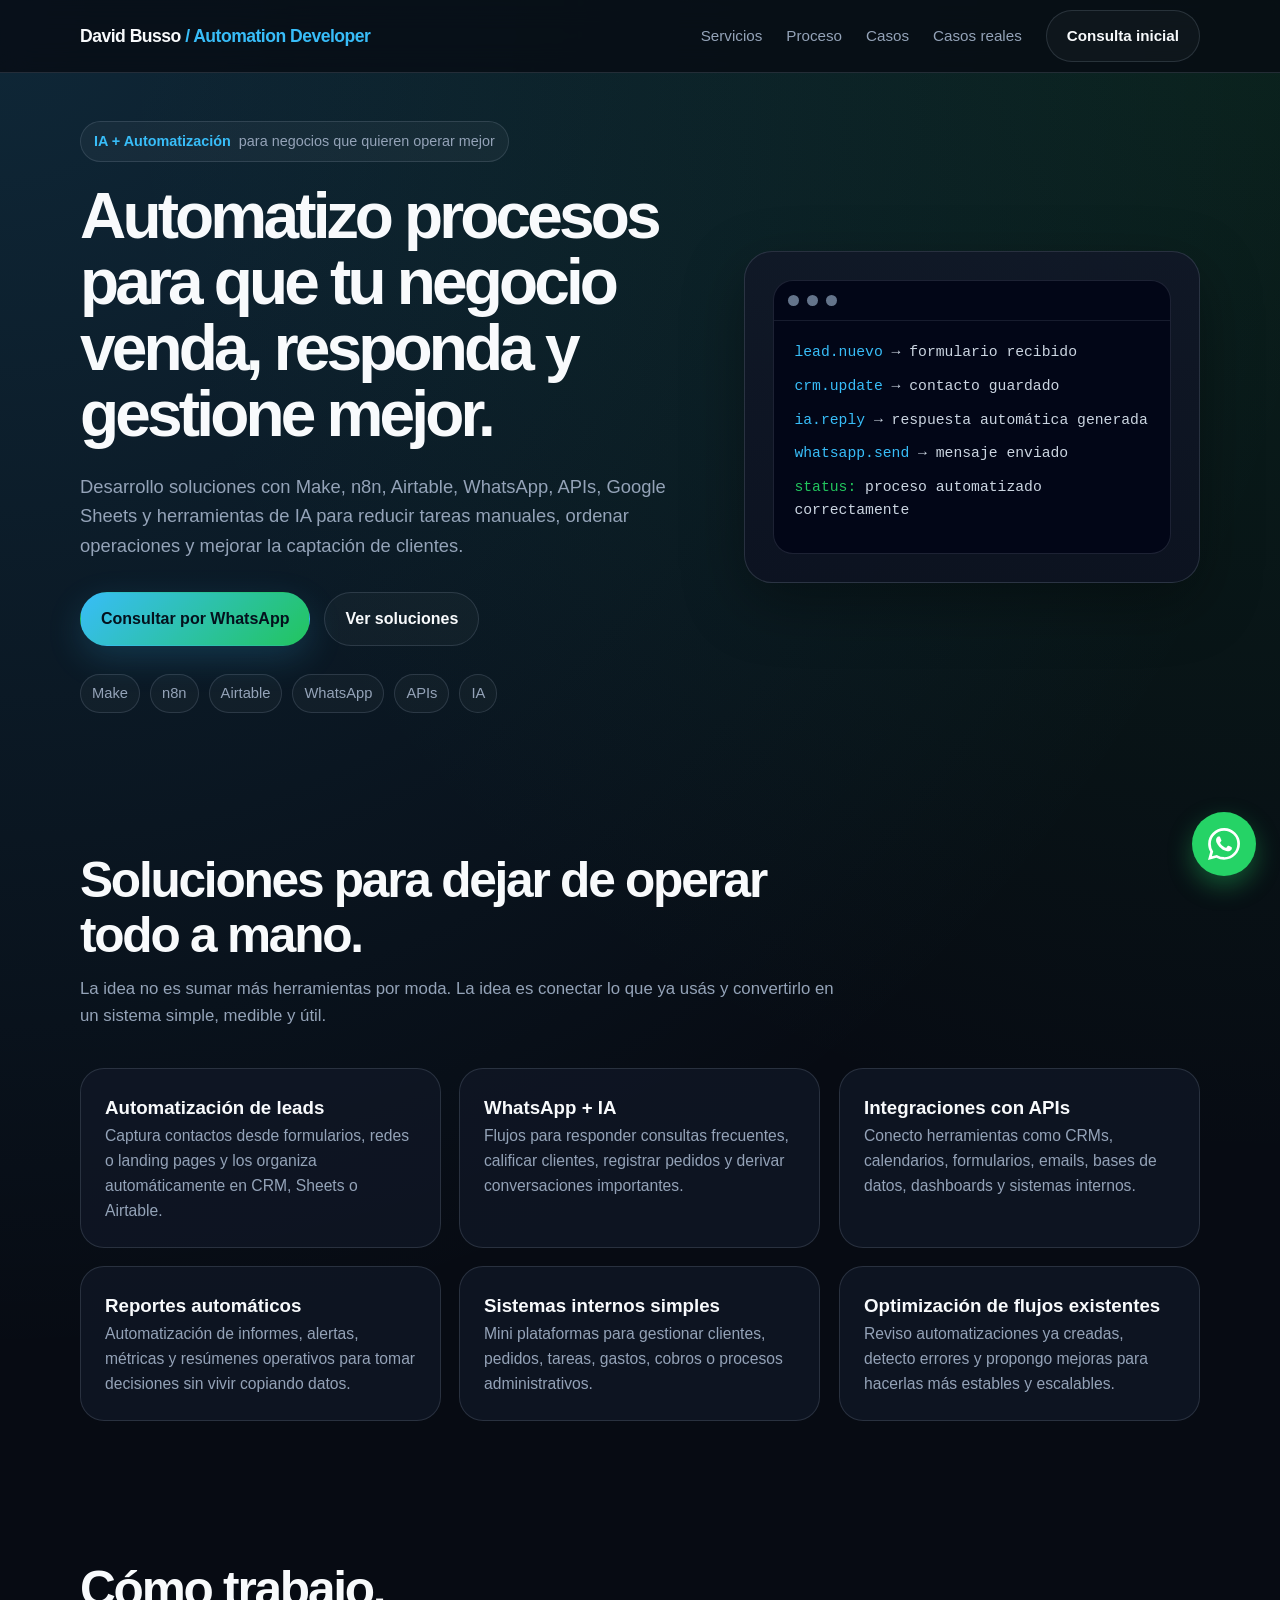
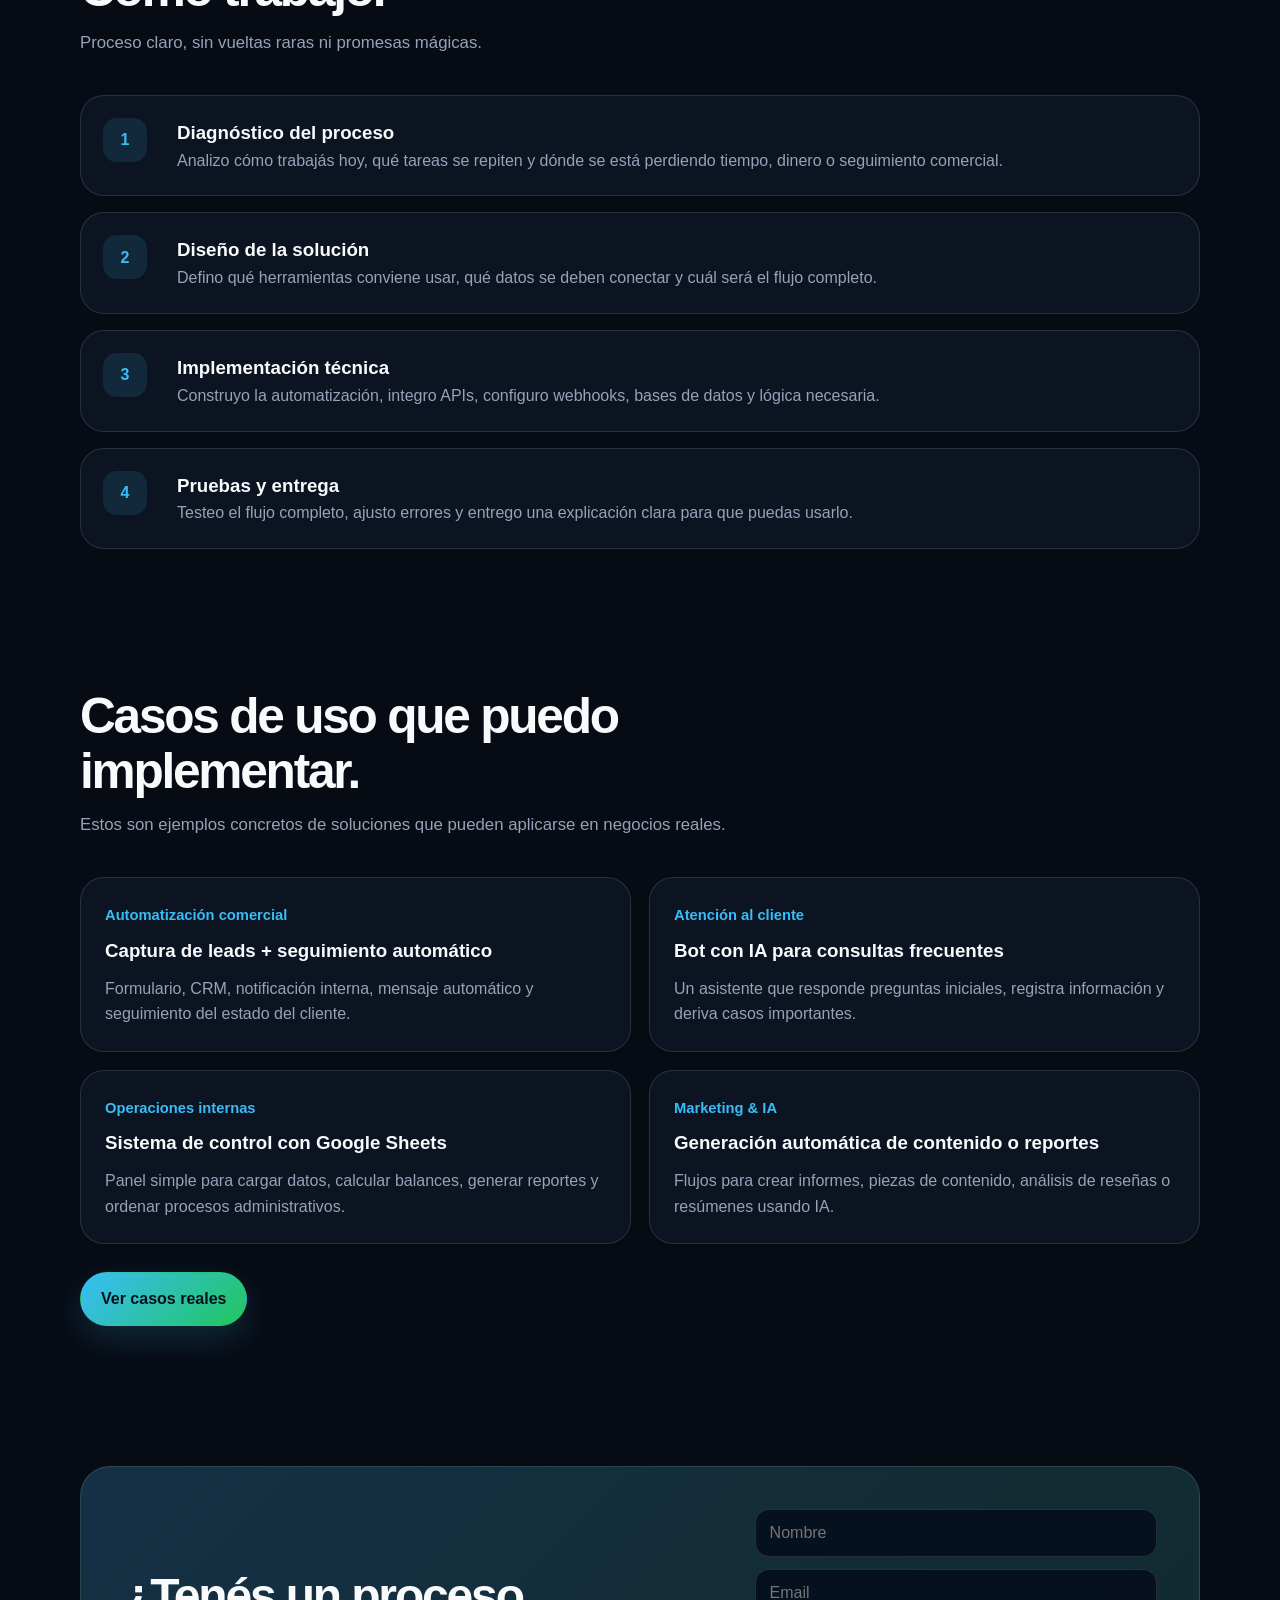
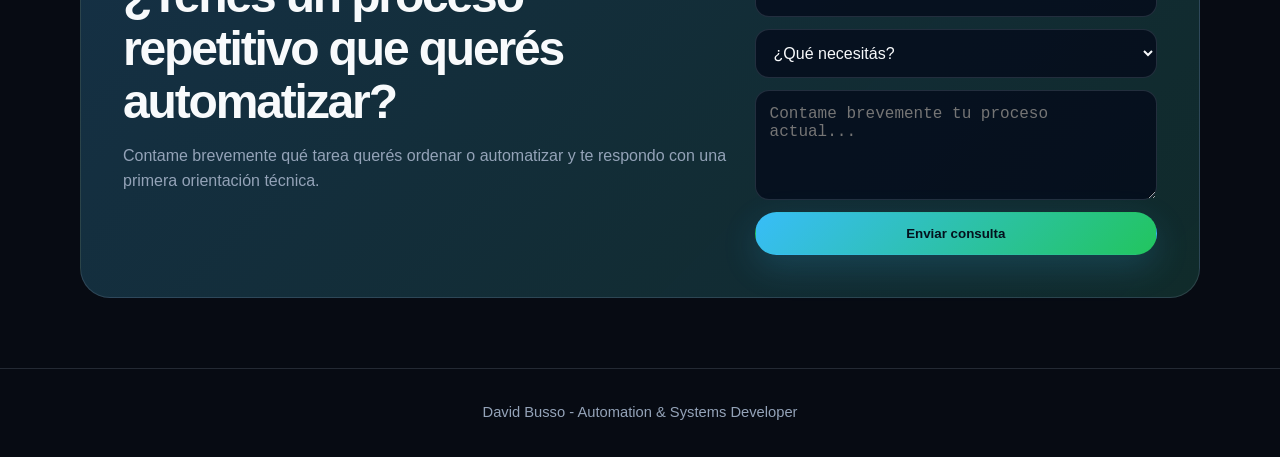
==== index.html @ 1cf59a0e "Add GA4 events, favicon, portfolio improvements and code cleanup" ====
<!DOCTYPE html>
<html lang="es">
<head>
  <!-- Configuración básica -->
  <meta charset="UTF-8" />
  <meta name="viewport" content="width=device-width, initial-scale=1.0" />

  <!-- SEO -->
  <title>David Busso | Automatizaciones con IA para Negocios</title>
  <meta
    name="description"
    content="Desarrollo automatizaciones con IA, Make, n8n, Airtable, WhatsApp y APIs para reducir tareas manuales y mejorar procesos de negocio."
  />

  <!-- Favicon -->
  <link rel="icon" type="image/png" href="./assets/favicon.png" />

  <!-- Estilos -->
  <link rel="stylesheet" href="./css/style.css" />

  <!-- Google Analytics -->
  <script async src="https://www.googletagmanager.com/gtag/js?id=G-88K8EC1BDS"></script>
  <script>
    window.dataLayer = window.dataLayer || [];

    function gtag() {
      dataLayer.push(arguments);
    }

    gtag("js", new Date());
    gtag("config", "G-88K8EC1BDS");
  </script>
</head>

<body>
  <!-- Header -->
  <header>
    <div class="container nav">
      <div class="brand">
        David Busso <span>/ Automation Developer</span>
      </div>

      <nav class="nav-links">
        <a href="#servicios">Servicios</a>
        <a href="#proceso">Proceso</a>
        <a href="#casos">Casos</a>
        <a href="casos.html" target="_blank" rel="noopener noreferrer">Casos reales</a>
        <a href="#contacto" class="btn btn-outline">Consulta inicial</a>
      </nav>
    </div>
  </header>

  <main>
    <!-- Hero principal -->
    <section class="hero">
      <div class="container hero-grid">
        <div>
          <div class="badge">
            <strong>IA + Automatización</strong> para negocios que quieren operar mejor
          </div>

          <h1>
            Automatizo procesos para que tu negocio venda, responda y gestione mejor.
          </h1>

          <p>
            Desarrollo soluciones con Make, n8n, Airtable, WhatsApp, APIs, Google Sheets
            y herramientas de IA para reducir tareas manuales, ordenar operaciones y mejorar
            la captación de clientes.
          </p>

          <div class="hero-actions">
            <a
              class="btn btn-primary"
              href="https://wa.me/5493513048123?text=Hola%20David,%20quiero%20consultarte%20por%20una%20automatización"
              target="_blank"
              rel="noopener noreferrer"
              onclick="if(window.trackWhatsAppClick){ trackWhatsAppClick('hero_whatsapp_button'); }"
            >
              Consultar por WhatsApp
            </a>

            <a class="btn btn-outline" href="#servicios">
              Ver soluciones
            </a>
          </div>

          <div class="trust">
            <span>Make</span>
            <span>n8n</span>
            <span>Airtable</span>
            <span>WhatsApp</span>
            <span>APIs</span>
            <span>IA</span>
          </div>
        </div>

        <div class="hero-card">
          <div class="terminal">
            <div class="terminal-top">
              <span class="dot"></span>
              <span class="dot"></span>
              <span class="dot"></span>
            </div>

            <div class="terminal-body">
              <p><span class="info">lead.nuevo</span> → formulario recibido</p>
              <p><span class="info">crm.update</span> → contacto guardado</p>
              <p><span class="info">ia.reply</span> → respuesta automática generada</p>
              <p><span class="info">whatsapp.send</span> → mensaje enviado</p>
              <p><span class="ok">status:</span> proceso automatizado correctamente</p>
            </div>
          </div>
        </div>
      </div>
    </section>

    <!-- Servicios -->
    <section id="servicios">
      <div class="container">
        <div class="section-title">
          <h2>Soluciones para dejar de operar todo a mano.</h2>
          <p>
            La idea no es sumar más herramientas por moda. La idea es conectar lo que ya usás
            y convertirlo en un sistema simple, medible y útil.
          </p>
        </div>

        <div class="grid-3">
          <div class="card">
            <h3>Automatización de leads</h3>
            <p>
              Captura contactos desde formularios, redes o landing pages y los organiza
              automáticamente en CRM, Sheets o Airtable.
            </p>
          </div>

          <div class="card">
            <h3>WhatsApp + IA</h3>
            <p>
              Flujos para responder consultas frecuentes, calificar clientes, registrar pedidos
              y derivar conversaciones importantes.
            </p>
          </div>

          <div class="card">
            <h3>Integraciones con APIs</h3>
            <p>
              Conecto herramientas como CRMs, calendarios, formularios, emails, bases de datos,
              dashboards y sistemas internos.
            </p>
          </div>

          <div class="card">
            <h3>Reportes automáticos</h3>
            <p>
              Automatización de informes, alertas, métricas y resúmenes operativos para tomar
              decisiones sin vivir copiando datos.
            </p>
          </div>

          <div class="card">
            <h3>Sistemas internos simples</h3>
            <p>
              Mini plataformas para gestionar clientes, pedidos, tareas, gastos, cobros o procesos
              administrativos.
            </p>
          </div>

          <div class="card">
            <h3>Optimización de flujos existentes</h3>
            <p>
              Reviso automatizaciones ya creadas, detecto errores y propongo mejoras para hacerlas
              más estables y escalables.
            </p>
          </div>
        </div>
      </div>
    </section>

    <!-- Proceso -->
    <section id="proceso">
      <div class="container">
        <div class="section-title">
          <h2>Cómo trabajo.</h2>
          <p>Proceso claro, sin vueltas raras ni promesas mágicas.</p>
        </div>

        <div class="process">
          <div class="step">
            <div class="step-number">1</div>
            <div>
              <h3>Diagnóstico del proceso</h3>
              <p>
                Analizo cómo trabajás hoy, qué tareas se repiten y dónde se está perdiendo tiempo,
                dinero o seguimiento comercial.
              </p>
            </div>
          </div>

          <div class="step">
            <div class="step-number">2</div>
            <div>
              <h3>Diseño de la solución</h3>
              <p>
                Defino qué herramientas conviene usar, qué datos se deben conectar y cuál será
                el flujo completo.
              </p>
            </div>
          </div>

          <div class="step">
            <div class="step-number">3</div>
            <div>
              <h3>Implementación técnica</h3>
              <p>
                Construyo la automatización, integro APIs, configuro webhooks, bases de datos
                y lógica necesaria.
              </p>
            </div>
          </div>

          <div class="step">
            <div class="step-number">4</div>
            <div>
              <h3>Pruebas y entrega</h3>
              <p>
                Testeo el flujo completo, ajusto errores y entrego una explicación clara para
                que puedas usarlo.
              </p>
            </div>
          </div>
        </div>
      </div>
    </section>

    <!-- Casos de uso -->
    <section id="casos">
      <div class="container">
        <div class="section-title">
          <h2>Casos de uso que puedo implementar.</h2>
          <p>
            Estos son ejemplos concretos de soluciones que pueden aplicarse en negocios reales.
          </p>
        </div>

        <div class="cases">
          <div class="case-card">
            <strong>Automatización comercial</strong>
            <h3>Captura de leads + seguimiento automático</h3>
            <p>
              Formulario, CRM, notificación interna, mensaje automático y seguimiento del estado
              del cliente.
            </p>
          </div>

          <div class="case-card">
            <strong>Atención al cliente</strong>
            <h3>Bot con IA para consultas frecuentes</h3>
            <p>
              Un asistente que responde preguntas iniciales, registra información y deriva casos
              importantes.
            </p>
          </div>

          <div class="case-card">
            <strong>Operaciones internas</strong>
            <h3>Sistema de control con Google Sheets</h3>
            <p>
              Panel simple para cargar datos, calcular balances, generar reportes y ordenar
              procesos administrativos.
            </p>
          </div>

          <div class="case-card">
            <strong>Marketing & IA</strong>
            <h3>Generación automática de contenido o reportes</h3>
            <p>
              Flujos para crear informes, piezas de contenido, análisis de reseñas o resúmenes
              usando IA.
            </p>
          </div>
        </div>

        <div class="cases-actions">
          <a
            class="btn btn-primary"
            href="casos.html"
            target="_blank"
            rel="noopener noreferrer"
            onclick="if(window.trackViewCasesClick){ trackViewCasesClick('home_cases_button'); }"
          >
            Ver casos reales
          </a>
        </div>
      </div>
    </section>

    <!-- Contacto -->
    <section id="contacto">
      <div class="container">
        <div class="cta-box">
          <div>
            <h2>¿Tenés un proceso repetitivo que querés automatizar?</h2>
            <p>
              Contame brevemente qué tarea querés ordenar o automatizar y te respondo con una
              primera orientación técnica.
            </p>
          </div>

          <form
            action="https://formspree.io/f/mojbkdgj"
            method="POST"
            onsubmit="if(window.trackLeadSubmit){ trackLeadSubmit('main_contact_form'); }"
          >
            <input type="hidden" name="origen" value="Landing automatizaciones David Busso" />

            <input type="text" name="nombre" placeholder="Nombre" required />
            <input type="email" name="email" placeholder="Email" required />

            <select name="tipo_proyecto" required>
              <option value="">¿Qué necesitás?</option>
              <option>Automatización con Make o n8n</option>
              <option>WhatsApp + IA</option>
              <option>CRM o base de datos</option>
              <option>Integración con APIs</option>
              <option>No estoy seguro todavía</option>
            </select>

            <textarea
              name="mensaje"
              placeholder="Contame brevemente tu proceso actual..."
              required
            ></textarea>

            <button class="btn btn-primary" type="submit">
              Enviar consulta
            </button>
          </form>
        </div>
      </div>
    </section>
  </main>

  <!-- Botón flotante de WhatsApp -->
  <a
    class="whatsapp-float"
    href="https://wa.me/5493513048123?text=Hola%20David,%20quiero%20consultarte%20por%20una%20automatización"
    target="_blank"
    rel="noopener noreferrer"
    onclick="if(window.trackWhatsAppClick){ trackWhatsAppClick('floating_whatsapp_button'); }"
    aria-label="WhatsApp"
  >
    <svg
      xmlns="http://www.w3.org/2000/svg"
      width="28"
      height="28"
      viewBox="0 0 24 24"
      fill="white"
      aria-hidden="true"
    >
      <path d="M20.52 3.48A11.82 11.82 0 0 0 12.04 0C5.46 0 .1 5.35.1 11.94c0 2.1.55 4.15 1.59 5.96L0 24l6.28-1.65a11.92 11.92 0 0 0 5.76 1.47h.01c6.58 0 11.94-5.35 11.94-11.94a11.84 11.84 0 0 0-3.47-8.4zM12.05 21.8h-.01a9.9 9.9 0 0 1-5.05-1.39l-.36-.21-3.73.98 1-3.63-.24-.37a9.87 9.87 0 0 1-1.53-5.24c0-5.46 4.45-9.91 9.92-9.91a9.84 9.84 0 0 1 7.01 2.9 9.85 9.85 0 0 1 2.9 7.01c0 5.47-4.45 9.92-9.91 9.92zm5.44-7.43c-.3-.15-1.76-.87-2.03-.97-.27-.1-.47-.15-.67.15-.2.3-.77.97-.95 1.17-.17.2-.35.22-.65.08-.3-.15-1.25-.46-2.38-1.48-.88-.78-1.47-1.75-1.65-2.05-.17-.3-.02-.46.13-.61.13-.13.3-.35.45-.52.15-.17.2-.3.3-.5.1-.2.05-.38-.02-.53-.08-.15-.67-1.61-.92-2.2-.24-.58-.48-.5-.67-.5h-.57c-.2 0-.53.08-.8.38-.27.3-1.03 1.01-1.03 2.47s1.05 2.87 1.2 3.07c.15.2 2.05 3.13 4.97 4.39.7.3 1.25.48 1.67.61.7.22 1.34.19 1.84.11.56-.08 1.76-.72 2.01-1.42.25-.7.25-1.3.17-1.42-.08-.12-.28-.2-.58-.35z" />
    </svg>
  </a>

  <!-- Footer -->
  <footer>
    <div class="container">
      David Busso - Automation & Systems Developer
    </div>
  </footer>

  <!-- Scripts externos -->
  <script src="./js/script.js"></script>
</body>
</html>
---- css/style.css ----
:root {
  --bg-soft: #0d1321;
  --card: #111827;
  --text: #f8fafc;
  --muted: #94a3b8;
  --primary: #38bdf8;
  --primary-2: #22c55e;
  --border: rgba(148, 163, 184, 0.2);
  --shadow: 0 20px 60px rgba(0, 0, 0, 0.35);
  --bg: #070b13;
  }

* {
  margin: 0;
  padding: 0;
  box-sizing: border-box;
}

html {
  scroll-behavior: smooth;
}

body {
  font-family: Arial, Helvetica, sans-serif;
  background:
    radial-gradient(circle at top left, rgba(56, 189, 248, 0.16), transparent 35%),
    radial-gradient(circle at top right, rgba(34, 197, 94, 0.12), transparent 30%),
    var(--bg);
  color: var(--text);
  line-height: 1.6;
}

a {
  color: inherit;
  text-decoration: none;
}

.container {
  width: min(1120px, 92%);
  margin: 0 auto;
}

header {
  top: 0;
  z-index: 20;
  backdrop-filter: blur(14px);
  background: rgba(7, 11, 19, 0.78);
  border-bottom: 1px solid var(--border);
  position: sticky;
}

.nav {
  display: flex;
  align-items: center;
  justify-content: space-between;
  height: 72px;
}

.brand {
  letter-spacing: -0.03em;
  font-size: 1.1rem;
  font-weight: 800;
}

.brand span {
  color: var(--primary);
}

.nav-links {
  gap: 24px;
  align-items: center;
  color: var(--muted);
  font-size: 0.95rem;
  display: flex;
}

.nav-links a:hover {
    color: var(--text);
}

.btn {
  align-items: center;
  justify-content: center;
  padding: 13px 20px;
  border-radius: 999px;
  font-weight: 700;
  transition: 0.2s ease;
  border: 1px solid transparent;
  cursor: pointer;
  display: inline-flex;
}

.btn-primary {
  color: #04111d;
  box-shadow: 0 12px 35px rgba(56, 189, 248, 0.18);
  background: linear-gradient(135deg, var(--primary), var(--primary-2));
}

.btn-primary:hover {
    transform: translateY(-2px);
}

.btn-outline {
  color: var(--text);
  background: rgba(255, 255, 255, 0.03);
  border-color: var(--border);
}

.btn-outline:hover {
    border-color: var(--primary);
}

.hero {
    padding: 48px 0 70px;
}

.hero-grid {
  grid-template-columns: 1.15fr 0.85fr;
  gap: 48px;
  align-items: center;
  display: grid;
}

.badge {
  gap: 8px;
  align-items: center;
  padding: 8px 13px;
  border: 1px solid var(--border);
  border-radius: 999px;
  color: var(--muted);
  background: rgba(255, 255, 255, 0.04);
  font-size: 0.9rem;
  margin-bottom: 22px;
  display: inline-flex;
}

.badge strong {
    color: var(--primary);
}

h1 {
  line-height: 1.03;
  letter-spacing: -0.06em;
  margin-bottom: 24px;
  font-size: clamp(2.45rem, 5vw, 4.7rem);
}

.gradient-text {
    background: linear-gradient(135deg, var(--primary), var(--primary-2));
    -webkit-background-clip: text;
    color: transparent;
}

.hero p {
  color: var(--muted);
  max-width: 680px;
  margin-bottom: 32px;
  font-size: 1.15rem;
}

.hero-actions {
  flex-wrap: wrap;
  gap: 14px;
  margin-bottom: 28px;
  display: flex;
}

.trust {
  flex-wrap: wrap;
  gap: 10px;
  color: var(--muted);
  font-size: 0.92rem;
  display: flex;
}

.trust span {
  border-radius: 999px;
  padding: 7px 11px;
  background: rgba(255, 255, 255, 0.03);
  border: 1px solid var(--border);
}

.hero-card {
  border: 1px solid var(--border);
  border-radius: 28px;
  padding: 28px;
  box-shadow: var(--shadow);
  background: linear-gradient(180deg, rgba(17, 24, 39, 0.94), rgba(13, 19, 33, 0.94));
}

.terminal {
  border-radius: 20px;
  overflow: hidden;
  border: 1px solid rgba(148, 163, 184, 0.18);
  background: #020617;
}

.terminal-top {
  gap: 8px;
  padding: 14px;
  border-bottom: 1px solid rgba(148, 163, 184, 0.14);
  display: flex;
}

.dot {
  height: 11px;
  border-radius: 50%;
  background: #64748b;
  width: 11px;
}

.terminal-body {
  font-family: Consolas, monospace;
  font-size: 0.92rem;
  color: #cbd5e1;
  padding: 20px;
}

.terminal-body p {
  color: #cbd5e1;
  font-size: 0.92rem;
  margin-bottom: 10px;
}

.terminal-body .ok {
  color: #22c55e;
}

.terminal-body .info {
  color: #38bdf8;
}

section {
  padding: 70px 0;
}

.section-title {
  margin-bottom: 38px;
  max-width: 760px;
}

.section-title h2 {
  line-height: 1.1;
  letter-spacing: -0.045em;
  margin-bottom: 14px;
  font-size: clamp(2rem, 4vw, 3.1rem);
}

.section-title p {
  font-size: 1.05rem;
  color: var(--muted);
}

.grid-3 {
  grid-template-columns: repeat(3, 1fr);
  gap: 18px;
  display: grid;
}

.card {
  position: relative;
  overflow: hidden;
  background: rgba(17, 24, 39, 0.72);
  border: 1px solid var(--border);
  border-radius: 24px;
  padding: 24px;
  transition: transform 0.28s ease, border-color 0.28s ease, box-shadow 0.28s ease;
  will-change: transform;
}

.card::before {
  content: "";
  position: absolute;
  inset: 0;
  background: radial-gradient(circle at var(--x, 50%) var(--y, 50%), rgba(56, 189, 248, 0.16), transparent 38%);
  opacity: 0;
  transition: opacity 0.28s ease;
  pointer-events: none;
}

.card:hover {
  transform: translateY(-8px) scale(1.015);
  border-color: rgba(56, 189, 248, 0.45);
  box-shadow: 0 22px 55px rgba(0, 0, 0, 0.35);
}

.card:hover::before {
  opacity: 1;
}

.card h3,
.card p {
  position: relative;
  z-index: 1;
}

.card p {
  color: var(--muted);
  font-size: 0.98rem;
}

.process {
  display: grid;
  gap: 16px;
}

.step {
  grid-template-columns: 56px 1fr;
  gap: 18px;
  align-items: start;
  background: rgba(17, 24, 39, 0.72);
  border: 1px solid var(--border);
  border-radius: 24px;
  padding: 22px;
  display: grid;
}

.step-number {
  height: 44px;
  border-radius: 14px;
  background: rgba(56, 189, 248, 0.12);
  color: var(--primary);
  display: flex;
  align-items: center;
  justify-content: center;
  font-weight: 800;
  width: 44px;
}

.step p {
  color: var(--muted);
}

.cases {
  grid-template-columns: repeat(2, 1fr);
  gap: 18px;
  display: grid;
}

.case-card {
  border: 1px solid var(--border);
  border-radius: 24px;
  padding: 24px;
  background: rgba(17, 24, 39, 0.72);
}

.case-card strong {
  font-size: 0.92rem;
  color: var(--primary);
}

.case-card h3 {
  margin: 8px 0 10px;
}

.case-card p {
  color: var(--muted);
  }

.cases-actions {
  margin-top: 28px;
  display: flex;
}

.portfolio-hero {
  padding: 54px 0 48px;
}

.portfolio-hero .hero-copy {
  max-width: 900px;
}

.portfolio-hero p {
  color: var(--muted);
  max-width: 820px;
  font-size: 1.15rem;
}

.real-cases {
  display: grid;
  gap: 28px;
}

.real-case {
  border: 1px solid var(--border);
  border-radius: 28px;
  padding: 30px;
  background:
    linear-gradient(180deg, rgba(17, 24, 39, 0.88), rgba(13, 19, 33, 0.86)),
    rgba(17, 24, 39, 0.72);
  box-shadow: var(--shadow);
}

.real-case-grid {
  display: grid;
  grid-template-columns: 0.92fr 1.08fr;
  gap: 28px;
  align-items: start;
}

.case-category {
  color: var(--primary);
  font-size: 0.92rem;
  font-weight: 800;
}

.real-case h2 {
  line-height: 1.1;
  letter-spacing: -0.04em;
  margin: 10px 0 14px;
  font-size: clamp(1.7rem, 3vw, 2.45rem);
}

.case-description,
.case-detail p {
  color: var(--muted);
}

.case-detail {
  margin-top: 18px;
}

.case-detail h3 {
  color: var(--text);
  font-size: 0.98rem;
  margin-bottom: 4px;
}

.tech-chips {
  display: flex;
  flex-wrap: wrap;
  gap: 9px;
  margin: 18px 0 24px;
}

.tech-chips span {
  border: 1px solid rgba(56, 189, 248, 0.24);
  border-radius: 999px;
  padding: 7px 11px;
  background: rgba(56, 189, 248, 0.08);
  color: #c7edff;
  font-size: 0.9rem;
}

.case-gallery {
  display: grid;
  gap: 12px;
}

.gallery-main,
.gallery-thumbs {
  display: grid;
  gap: 12px;
}

.gallery-main {
  grid-template-columns: 1fr;
}

.gallery-thumbs {
  grid-template-columns: repeat(3, 1fr);
}

.case-image {
  width: 100%;
  height: 100%;
  min-height: 130px;
  aspect-ratio: 16 / 10;
  object-fit: cover;
  display: block;
  cursor: zoom-in;
  border: 1px solid var(--border);
  border-radius: 18px;
  background: rgba(2, 6, 23, 0.7);
  transition: transform 0.24s ease, border-color 0.24s ease, box-shadow 0.24s ease;
}

.gallery-main .case-image {
  min-height: 310px;
}

.case-image:hover {
  transform: translateY(-4px);
  border-color: rgba(56, 189, 248, 0.78);
  box-shadow: 0 16px 34px rgba(0, 0, 0, 0.36);
}

.final-cta {
  padding-top: 40px;
}

.final-cta .cta-box {
  grid-template-columns: 1fr;
}

.cta-actions {
  display: flex;
  flex-wrap: wrap;
  gap: 14px;
  margin-top: 24px;
}

.lightbox {
  position: fixed;
  inset: 0;
  z-index: 1000;
  display: none;
  align-items: center;
  justify-content: center;
  padding: 28px;
  background: rgba(2, 6, 23, 0.82);
  backdrop-filter: blur(10px);
}

.lightbox.is-open {
  display: flex;
}

.lightbox-content {
  position: relative;
  width: min(1080px, 94vw);
}

.lightbox img {
  width: 100%;
  max-height: 84vh;
  object-fit: contain;
  display: block;
  border: 1px solid rgba(56, 189, 248, 0.42);
  border-radius: 22px;
  background: #020617;
  box-shadow: var(--shadow);
}

.lightbox-close {
  position: absolute;
  top: -16px;
  right: -16px;
  width: 42px;
  height: 42px;
  border: 1px solid var(--border);
  border-radius: 999px;
  background: rgba(17, 24, 39, 0.96);
  color: var(--text);
  font-size: 1.7rem;
  line-height: 1;
  cursor: pointer;
  transition: 0.2s ease;
}

.lightbox-close:hover {
  border-color: var(--primary);
  transform: translateY(-2px);
}

.cta-box {
  background:
    linear-gradient(135deg, rgba(56, 189, 248, 0.16), rgba(34, 197, 94, 0.12)),
    rgba(17, 24, 39, 0.85);
  border-radius: 30px;
  display: grid;
  grid-template-columns: 1.2fr 0.8fr;
  gap: 28px;
  align-items: center;
  border: 1px solid var(--border);
  padding: 42px;
}

.cta-box h2 {
  letter-spacing: -0.045em;
  line-height: 1.1;
  margin-bottom: 14px;
  font-size: clamp(2rem, 4vw, 3rem);
}

.cta-box p {
  color: var(--muted);
}

form {
  display: grid;
  gap: 12px;
}

input, textarea, select {
  border: 1px solid var(--border);
  background: rgba(2, 6, 23, 0.7);
  color: var(--text);
  border-radius: 14px;
  padding: 14px;
  outline: none;
  font-size: 1rem;
  width: 100%;
}

input:focus, textarea:focus, select:focus {
  border-color: var(--primary);
}

textarea {
  resize: vertical;
  min-height: 110px;
}

footer {
  border-top: 1px solid var(--border);
  color: var(--muted);
  text-align: center;
  font-size: 0.92rem;
  padding: 32px 0;
}

.whatsapp-float {
  position: fixed;
  right: 24px;
  bottom: 24px;
  width: 64px;
  height: 64px;
  border-radius: 50%;
  background: #25D366;
  display: flex;
  align-items: center;
  justify-content: center;
  box-shadow:
    0 10px 25px rgba(37,211,102,.35),
    0 0 0 0 rgba(37,211,102,.5);
  z-index: 999;
  transition: all .25s ease;
}

.whatsapp-float:hover {
  transform: translateY(-4px) scale(1.08);
}

.whatsapp-float svg {
  width: 32px;
  height: 32px;
}

@keyframes whatsappPulse {
  0% {
    box-shadow:
      0 0 0 0 rgba(37,211,102,.45);
  }

  70% {
    box-shadow:
      0 0 0 18px rgba(37,211,102,0);
  }

  100% {
    box-shadow:
      0 0 0 0 rgba(37,211,102,0);
  }
}

.whatsapp-float {
  animation: whatsappPulse 2.5s infinite;
}

@media (max-width: 880px) {
    .hero-grid,
    .grid-3,
    .cases,
    .real-case-grid,
    .cta-box {
      grid-template-columns: 1fr;
    }

    .nav-links {
      display: none;
    }

    .hero {
      padding-top: 36px;
    }

    .real-case {
      padding: 22px;
      border-radius: 24px;
    }

    .gallery-thumbs {
      grid-template-columns: 1fr;
    }

    .gallery-main .case-image,
    .case-image {
      min-height: 0;
      aspect-ratio: 16 / 11;
    }
}
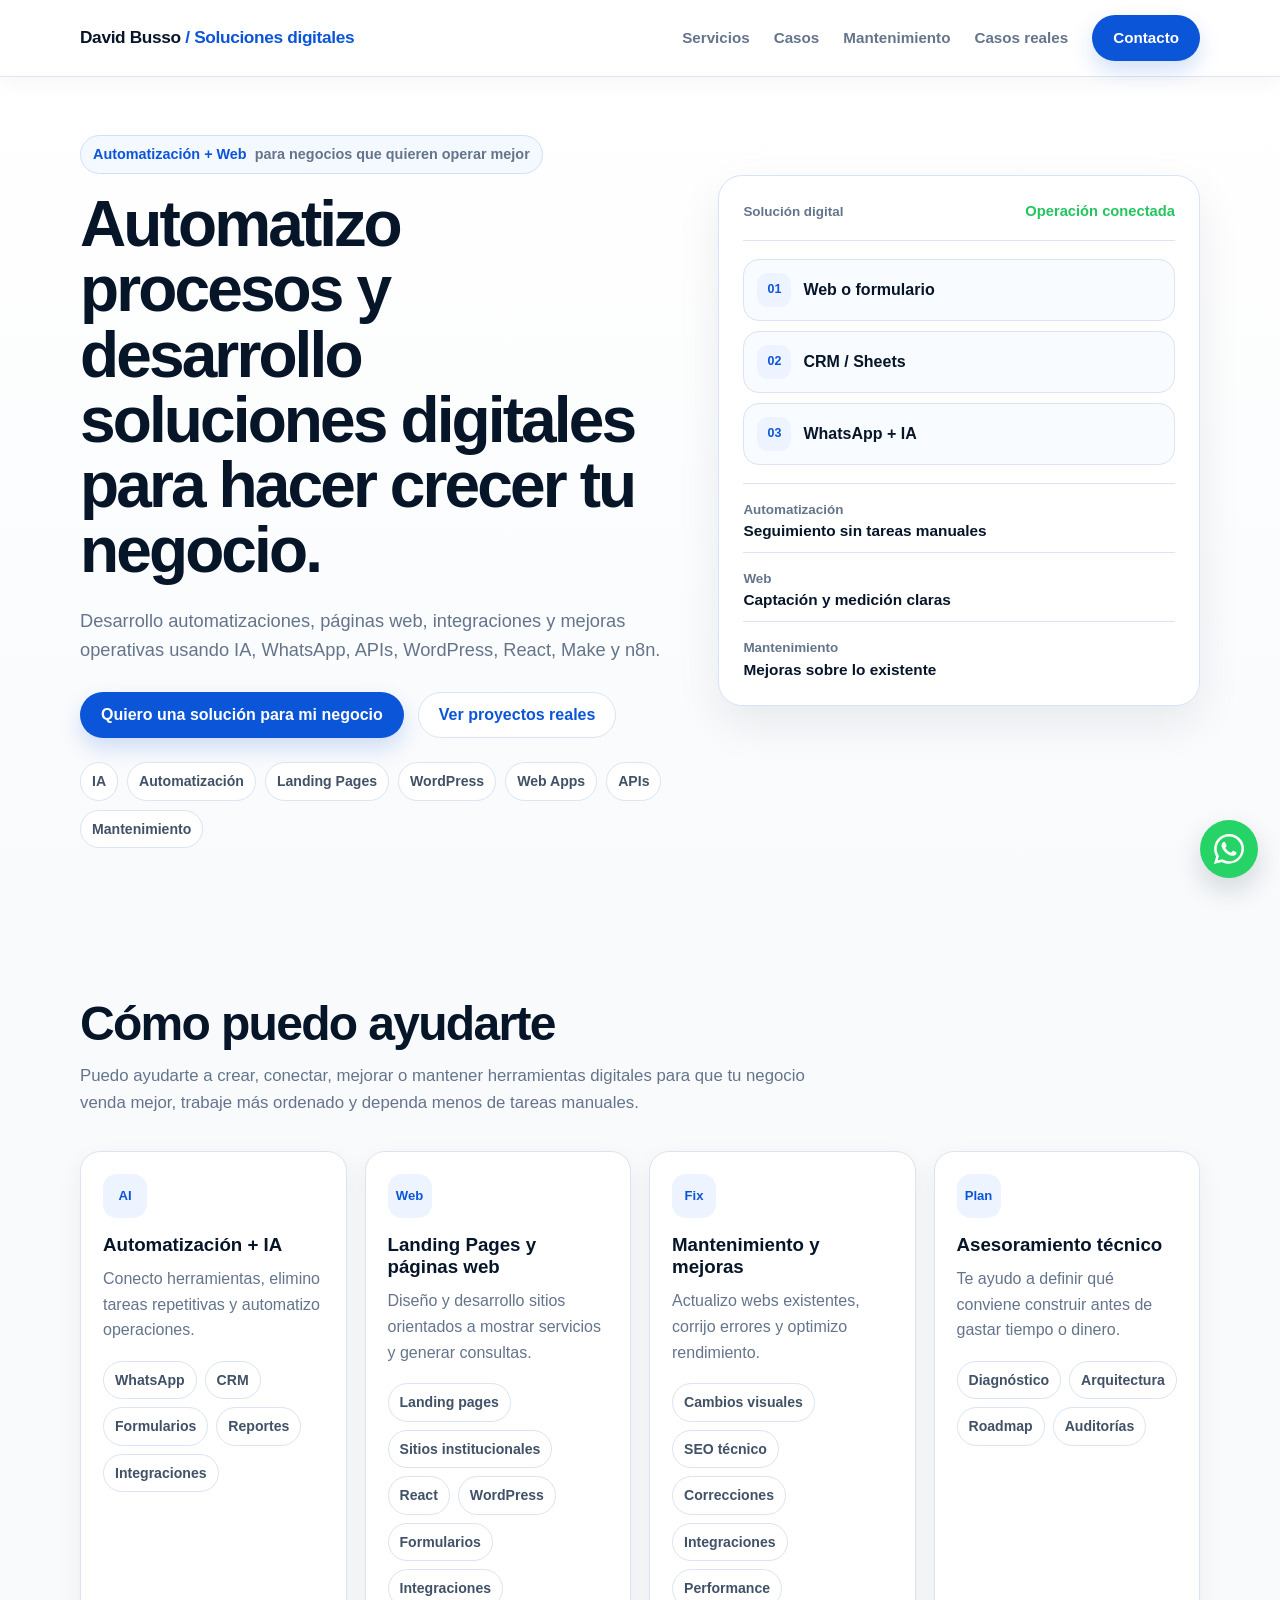
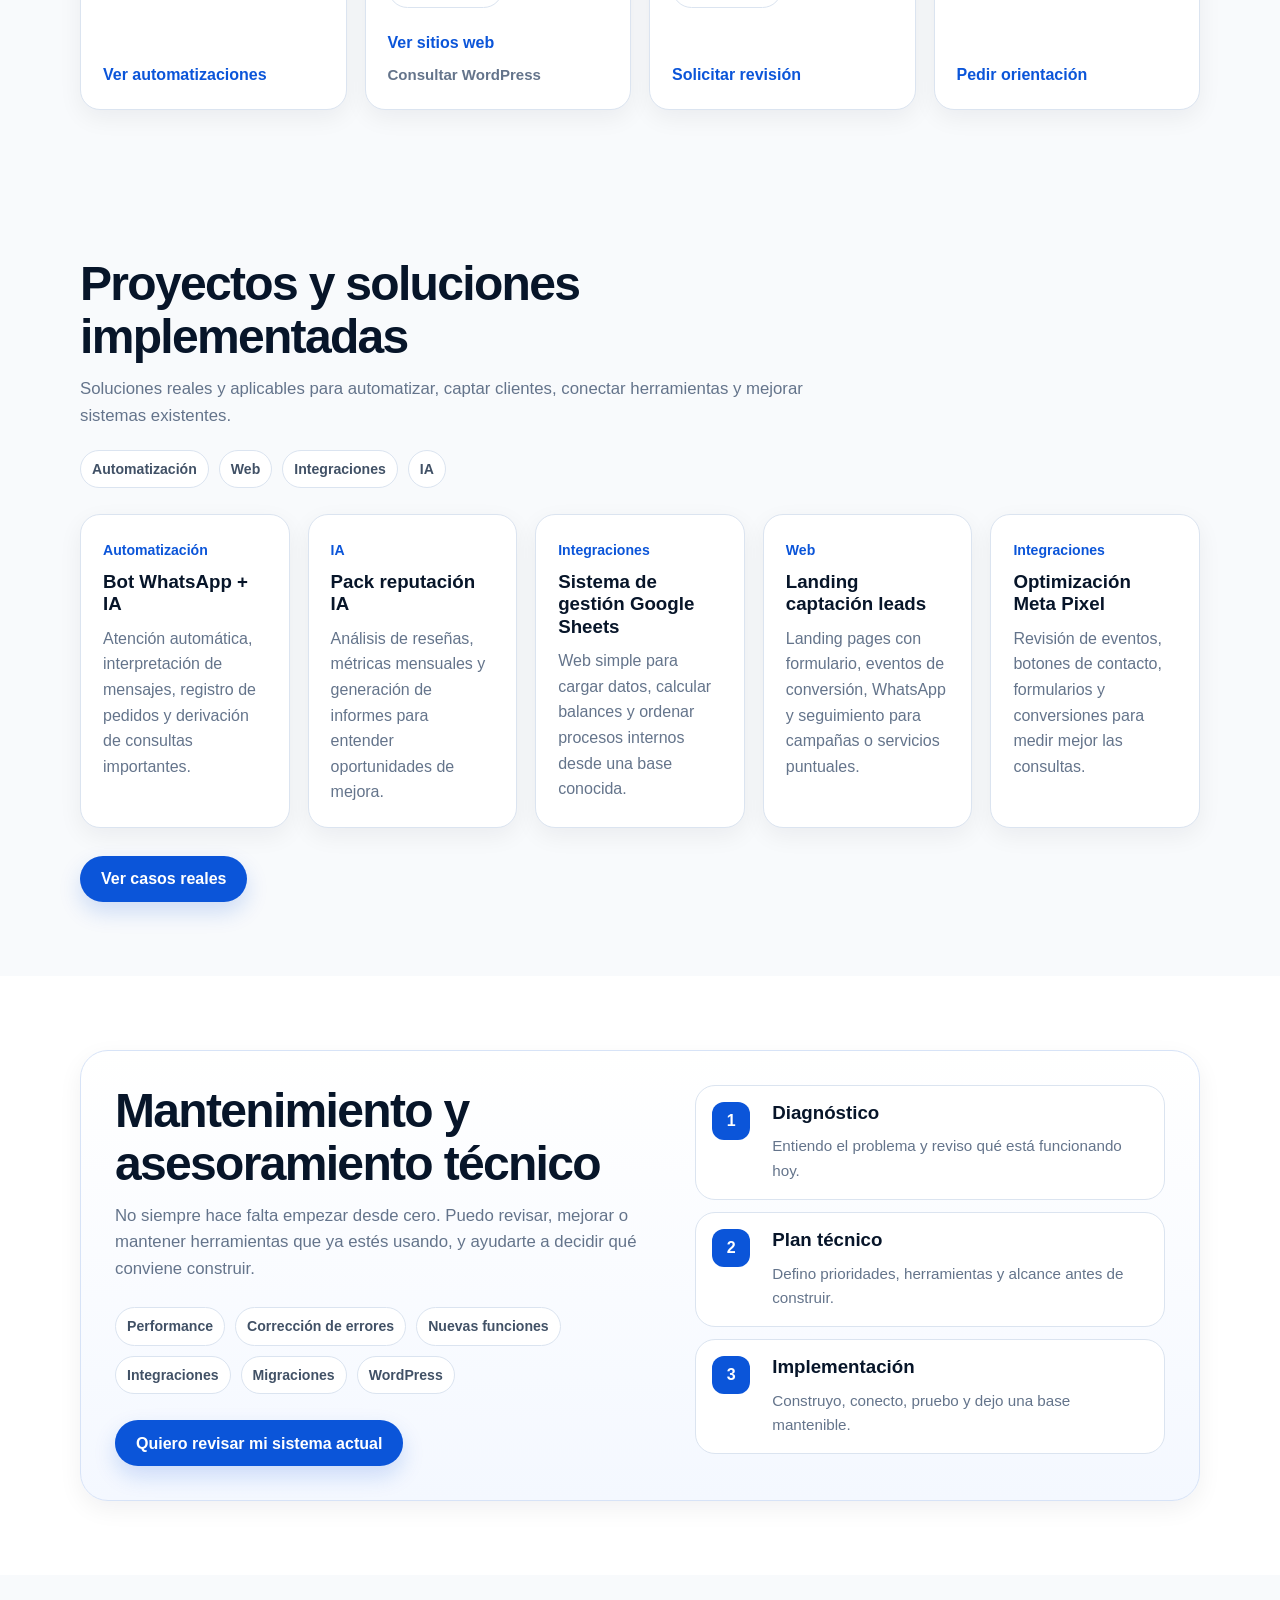
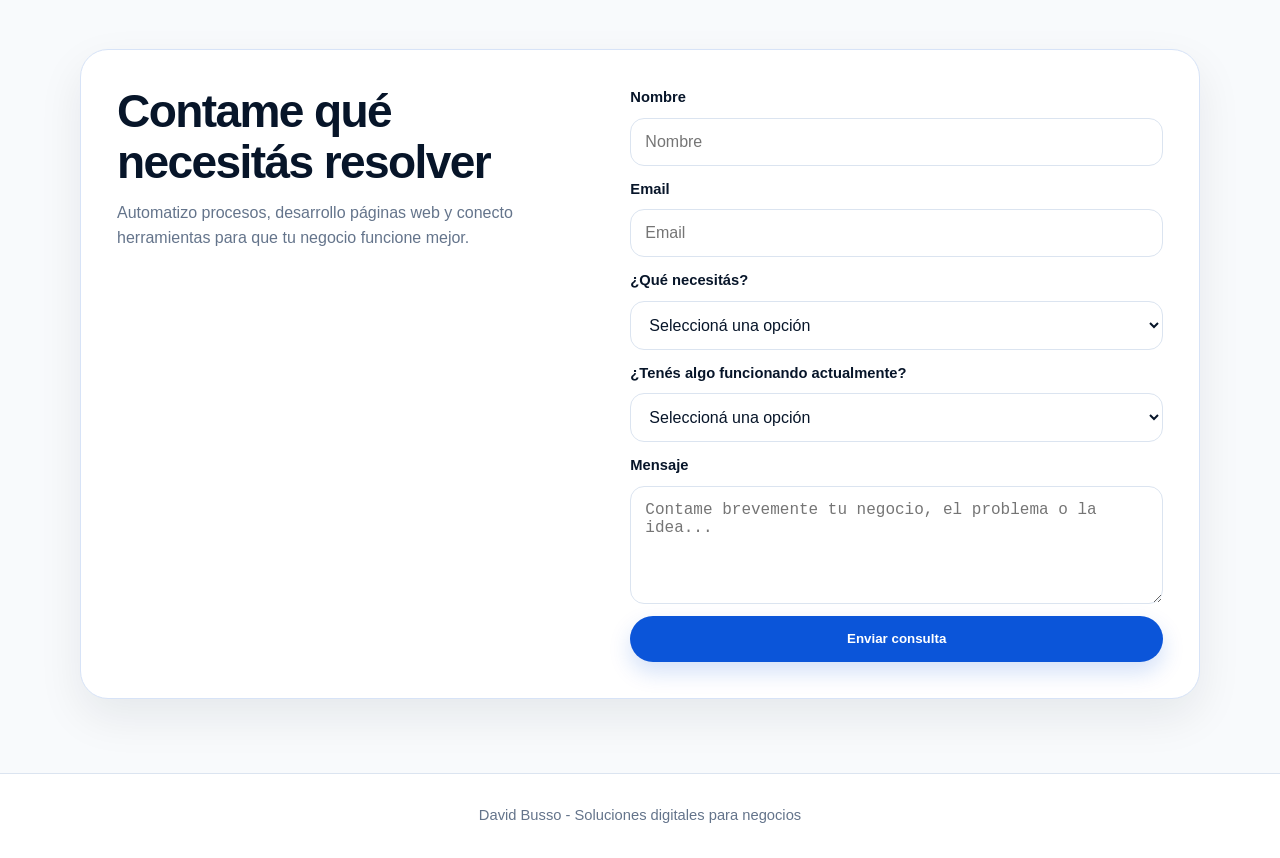
==== commit bcbe7532: "Redesign website UI, simplify layout and improve hero alignment" ====
--- a/index.html
+++ b/index.html
@@ -6,17 +6,42 @@
   <meta name="viewport" content="width=device-width, initial-scale=1.0" />
 
   <!-- SEO -->
-  <title>David Busso | Automatizaciones con IA para Negocios</title>
+  <title>Automatización, páginas web y soluciones digitales | David Busso</title>
   <meta
     name="description"
-    content="Desarrollo automatizaciones con IA, Make, n8n, Airtable, WhatsApp y APIs para reducir tareas manuales y mejorar procesos de negocio."
+    content="Automatización, landing pages, WordPress, integraciones, mantenimiento y asesoramiento técnico para negocios."
   />
+  <link rel="canonical" href="https://www.davidbusso.com/" />
+
+  <!-- Open Graph -->
+  <meta property="og:type" content="website" />
+  <meta property="og:title" content="Automatización, páginas web y soluciones digitales | David Busso" />
+  <meta
+    property="og:description"
+    content="Automatización, landing pages, WordPress, integraciones, mantenimiento y asesoramiento técnico para negocios."
+  />
+  <meta property="og:url" content="https://www.davidbusso.com/" />
+  <meta property="og:image" content="https://www.davidbusso.com/assets/og-image.png" />
+  <meta property="og:image:width" content="1200" />
+  <meta property="og:image:height" content="630" />
+  <meta property="og:locale" content="es_AR" />
+
+  <!-- Twitter / X Card -->
+  <meta name="twitter:card" content="summary_large_image" />
+  <meta name="twitter:title" content="Automatización, páginas web y soluciones digitales | David Busso" />
+  <meta
+    name="twitter:description"
+    content="Automatización, landing pages, WordPress, integraciones, mantenimiento y asesoramiento técnico para negocios."
+  />
+  <meta name="twitter:image" content="https://www.davidbusso.com/assets/og-image.png" />
 
   <!-- Favicon -->
   <link rel="icon" type="image/png" href="./assets/favicon.png" />
 
   <!-- Estilos -->
   <link rel="stylesheet" href="./css/style.css" />
+  <link rel="preconnect" href="https://www.googletagmanager.com" />
+  <link rel="preconnect" href="https://connect.facebook.net" />
 
   <!-- Google Analytics -->
   <script async src="https://www.googletagmanager.com/gtag/js?id=G-88K8EC1BDS"></script>
@@ -30,6 +55,77 @@
     gtag("js", new Date());
     gtag("config", "G-88K8EC1BDS");
   </script>
+
+  <!-- Meta Pixel -->
+  <script>
+    !function(f,b,e,v,n,t,s){
+      if(f.fbq)return;
+      n=f.fbq=function(){
+        n.callMethod ? n.callMethod.apply(n,arguments) : n.queue.push(arguments);
+      };
+      if(!f._fbq)f._fbq=n;
+      n.push=n;
+      n.loaded=!0;
+      n.version='2.0';
+      n.queue=[];
+      t=b.createElement(e);
+      t.async=!0;
+      t.src=v;
+      s=b.getElementsByTagName(e)[0];
+      s.parentNode.insertBefore(t,s);
+    }(window, document,'script','https://connect.facebook.net/en_US/fbevents.js');
+
+    fbq("init", "830580196338739");
+    fbq("track", "PageView");
+  </script>
+
+  <!-- Schema.org -->
+  <script type="application/ld+json">
+  {
+   "@context": "https://schema.org",
+   "@type": "ProfessionalService",
+   "name": "David Busso",
+   "alternateName": "David Busso Automation Developer",
+   "url": "https://www.davidbusso.com/",
+   "image": "https://www.davidbusso.com/assets/og-image.png",
+   "logo": "https://www.davidbusso.com/assets/favicon.png",
+   "description": "Automatización, landing pages, WordPress, integraciones, mantenimiento y asesoramiento técnico para negocios.",
+   "founder": {
+     "@type": "Person",
+     "name": "David Busso",
+     "jobTitle": "Desarrollador de soluciones digitales para negocios",
+     "url": "https://www.davidbusso.com/"
+    },
+    "areaServed": [
+     {
+       "@type": "Country",
+       "name": "Argentina"
+      },
+    {
+       "@type": "AdministrativeArea",
+       "name": "Latinoamérica"
+      }
+    ],
+      "knowsAbout": [
+        "Automatizaciones con IA",
+        "Integraciones con APIs",
+        "Automatizaciones con Make",
+        "Automatizaciones con n8n",
+        "Sistemas internos para negocios",
+        "Automatización de WhatsApp",
+        "Integraciones con Airtable",
+        "Landing pages",
+        "Sitios WordPress",
+        "Web apps",
+        "Mantenimiento web",
+        "SEO técnico",
+        "Asesoramiento técnico"
+      ],
+      "sameAs": [
+        "https://www.linkedin.com/in/david-busso"
+      ]
+  }
+</script>
 </head>
 
 <body>
@@ -37,15 +133,27 @@
   <header>
     <div class="container nav">
       <div class="brand">
-        David Busso <span>/ Automation Developer</span>
+        David Busso <span>/ Soluciones digitales</span>
       </div>
 
-      <nav class="nav-links">
+      <button
+        class="nav-toggle"
+        type="button"
+        aria-label="Abrir menú de navegación"
+        aria-expanded="false"
+        aria-controls="primary-navigation"
+      >
+        <span></span>
+        <span></span>
+        <span></span>
+      </button>
+
+      <nav class="nav-links" id="primary-navigation">
         <a href="#servicios">Servicios</a>
-        <a href="#proceso">Proceso</a>
         <a href="#casos">Casos</a>
+        <a href="#mantenimiento">Mantenimiento</a>
         <a href="casos.html" target="_blank" rel="noopener noreferrer">Casos reales</a>
-        <a href="#contacto" class="btn btn-outline">Consulta inicial</a>
+        <a href="#contacto" class="btn btn-primary">Contacto</a>
       </nav>
     </div>
   </header>
@@ -56,59 +164,88 @@
       <div class="container hero-grid">
         <div>
           <div class="badge">
-            <strong>IA + Automatización</strong> para negocios que quieren operar mejor
+            <strong>Automatización + Web</strong> para negocios que quieren operar mejor
           </div>
 
           <h1>
-            Automatizo procesos para que tu negocio venda, responda y gestione mejor.
+            Automatizo procesos y desarrollo soluciones digitales para hacer crecer tu negocio.
           </h1>
 
           <p>
-            Desarrollo soluciones con Make, n8n, Airtable, WhatsApp, APIs, Google Sheets
-            y herramientas de IA para reducir tareas manuales, ordenar operaciones y mejorar
-            la captación de clientes.
+            Desarrollo automatizaciones, páginas web, integraciones y mejoras operativas usando
+            IA, WhatsApp, APIs, WordPress, React, Make y n8n.
           </p>
 
           <div class="hero-actions">
             <a
               class="btn btn-primary"
-              href="https://wa.me/5493513048123?text=Hola%20David,%20quiero%20consultarte%20por%20una%20automatización"
-              target="_blank"
-              rel="noopener noreferrer"
-              onclick="if(window.trackWhatsAppClick){ trackWhatsAppClick('hero_whatsapp_button'); }"
+              href="https://wa.me/5493513048123?text=Hola%20David,%20necesito%20una%20solución%20digital%20para%20mi%20negocio."
+              target="_blank"
+              rel="noopener noreferrer"
+              data-track-contact
+              data-track-label="hero_solution_button"
             >
-              Consultar por WhatsApp
+              Quiero una solución para mi negocio
             </a>
 
-            <a class="btn btn-outline" href="#servicios">
-              Ver soluciones
+            <a
+              class="btn btn-outline"
+              href="casos.html"
+              target="_blank"
+              rel="noopener noreferrer"
+              data-track-cases
+              data-track-label="hero_cases_button"
+            >
+              Ver proyectos reales
             </a>
           </div>
 
           <div class="trust">
-            <span>Make</span>
-            <span>n8n</span>
-            <span>Airtable</span>
-            <span>WhatsApp</span>
+            <span>IA</span>
+            <span>Automatización</span>
+            <span>Landing Pages</span>
+            <span>WordPress</span>
+            <span>Web Apps</span>
             <span>APIs</span>
-            <span>IA</span>
+            <span>Mantenimiento</span>
           </div>
         </div>
 
-        <div class="hero-card">
-          <div class="terminal">
-            <div class="terminal-top">
-              <span class="dot"></span>
-              <span class="dot"></span>
-              <span class="dot"></span>
-            </div>
-
-            <div class="terminal-body">
-              <p><span class="info">lead.nuevo</span> → formulario recibido</p>
-              <p><span class="info">crm.update</span> → contacto guardado</p>
-              <p><span class="info">ia.reply</span> → respuesta automática generada</p>
-              <p><span class="info">whatsapp.send</span> → mensaje enviado</p>
-              <p><span class="ok">status:</span> proceso automatizado correctamente</p>
+        <div class="hero-card" aria-label="Servicios digitales conectados">
+          <div class="solution-preview">
+            <div class="preview-header">
+              <span>Solución digital</span>
+              <strong>Operación conectada</strong>
+            </div>
+
+            <div class="preview-flow" aria-hidden="true">
+              <div class="preview-node">
+                <span>01</span>
+                Web o formulario
+              </div>
+              <div class="preview-node">
+                <span>02</span>
+                CRM / Sheets
+              </div>
+              <div class="preview-node">
+                <span>03</span>
+                WhatsApp + IA
+              </div>
+            </div>
+
+            <div class="preview-summary">
+              <div>
+                <span>Automatización</span>
+                <strong>Seguimiento sin tareas manuales</strong>
+              </div>
+              <div>
+                <span>Web</span>
+                <strong>Captación y medición claras</strong>
+              </div>
+              <div>
+                <span>Mantenimiento</span>
+                <strong>Mejoras sobre lo existente</strong>
+              </div>
             </div>
           </div>
         </div>
@@ -119,117 +256,105 @@
     <section id="servicios">
       <div class="container">
         <div class="section-title">
-          <h2>Soluciones para dejar de operar todo a mano.</h2>
+          <h2>Cómo puedo ayudarte</h2>
           <p>
-            La idea no es sumar más herramientas por moda. La idea es conectar lo que ya usás
-            y convertirlo en un sistema simple, medible y útil.
+            Puedo ayudarte a crear, conectar, mejorar o mantener herramientas digitales para que
+            tu negocio venda mejor, trabaje más ordenado y dependa menos de tareas manuales.
           </p>
         </div>
 
-        <div class="grid-3">
-          <div class="card">
-            <h3>Automatización de leads</h3>
-            <p>
-              Captura contactos desde formularios, redes o landing pages y los organiza
-              automáticamente en CRM, Sheets o Airtable.
-            </p>
-          </div>
-
-          <div class="card">
-            <h3>WhatsApp + IA</h3>
-            <p>
-              Flujos para responder consultas frecuentes, calificar clientes, registrar pedidos
-              y derivar conversaciones importantes.
-            </p>
-          </div>
-
-          <div class="card">
-            <h3>Integraciones con APIs</h3>
-            <p>
-              Conecto herramientas como CRMs, calendarios, formularios, emails, bases de datos,
-              dashboards y sistemas internos.
-            </p>
-          </div>
-
-          <div class="card">
-            <h3>Reportes automáticos</h3>
-            <p>
-              Automatización de informes, alertas, métricas y resúmenes operativos para tomar
-              decisiones sin vivir copiando datos.
-            </p>
-          </div>
-
-          <div class="card">
-            <h3>Sistemas internos simples</h3>
-            <p>
-              Mini plataformas para gestionar clientes, pedidos, tareas, gastos, cobros o procesos
-              administrativos.
-            </p>
-          </div>
-
-          <div class="card">
-            <h3>Optimización de flujos existentes</h3>
-            <p>
-              Reviso automatizaciones ya creadas, detecto errores y propongo mejoras para hacerlas
-              más estables y escalables.
-            </p>
-          </div>
-        </div>
-      </div>
-    </section>
-
-    <!-- Proceso -->
-    <section id="proceso">
-      <div class="container">
-        <div class="section-title">
-          <h2>Cómo trabajo.</h2>
-          <p>Proceso claro, sin vueltas raras ni promesas mágicas.</p>
-        </div>
-
-        <div class="process">
-          <div class="step">
-            <div class="step-number">1</div>
-            <div>
-              <h3>Diagnóstico del proceso</h3>
-              <p>
-                Analizo cómo trabajás hoy, qué tareas se repiten y dónde se está perdiendo tiempo,
-                dinero o seguimiento comercial.
-              </p>
-            </div>
-          </div>
-
-          <div class="step">
-            <div class="step-number">2</div>
-            <div>
-              <h3>Diseño de la solución</h3>
-              <p>
-                Defino qué herramientas conviene usar, qué datos se deben conectar y cuál será
-                el flujo completo.
-              </p>
-            </div>
-          </div>
-
-          <div class="step">
-            <div class="step-number">3</div>
-            <div>
-              <h3>Implementación técnica</h3>
-              <p>
-                Construyo la automatización, integro APIs, configuro webhooks, bases de datos
-                y lógica necesaria.
-              </p>
-            </div>
-          </div>
-
-          <div class="step">
-            <div class="step-number">4</div>
-            <div>
-              <h3>Pruebas y entrega</h3>
-              <p>
-                Testeo el flujo completo, ajusto errores y entrego una explicación clara para
-                que puedas usarlo.
-              </p>
-            </div>
-          </div>
+        <div class="services-grid">
+          <article class="card service-card">
+            <span class="service-icon" aria-hidden="true">AI</span>
+            <h3>Automatización + IA</h3>
+            <p>Conecto herramientas, elimino tareas repetitivas y automatizo operaciones.</p>
+            <ul class="service-list">
+              <li>WhatsApp</li>
+              <li>CRM</li>
+              <li>Formularios</li>
+              <li>Reportes</li>
+              <li>Integraciones</li>
+            </ul>
+            <a
+              class="text-link"
+              href="https://wa.me/5493513048123?text=Hola%20David,%20quiero%20automatizar%20un%20proceso."
+              target="_blank"
+              rel="noopener noreferrer"
+              data-track-contact
+              data-track-label="service_automation"
+            >Ver automatizaciones</a>
+          </article>
+
+          <article class="card service-card">
+            <span class="service-icon" aria-hidden="true">Web</span>
+            <h3>Landing Pages y páginas web</h3>
+            <p>Diseño y desarrollo sitios orientados a mostrar servicios y generar consultas.</p>
+            <ul class="service-list">
+              <li>Landing pages</li>
+              <li>Sitios institucionales</li>
+              <li>React</li>
+              <li>WordPress</li>
+              <li>Formularios</li>
+              <li>Integraciones</li>
+            </ul>
+            <a
+              class="text-link"
+              href="https://wa.me/5493513048123?text=Hola%20David,%20necesito%20una%20landing%20para%20captar%20clientes."
+              target="_blank"
+              rel="noopener noreferrer"
+              data-track-contact
+              data-track-label="service_landing"
+            >Ver sitios web</a>
+            <a
+              class="text-link text-link-secondary"
+              href="https://wa.me/5493513048123?text=Hola%20David,%20quiero%20crear%20o%20mejorar%20una%20web."
+              target="_blank"
+              rel="noopener noreferrer"
+              data-track-contact
+              data-track-label="service_wordpress"
+            >Consultar WordPress</a>
+          </article>
+
+          <article class="card service-card">
+            <span class="service-icon" aria-hidden="true">Fix</span>
+            <h3>Mantenimiento y mejoras</h3>
+            <p>Actualizo webs existentes, corrijo errores y optimizo rendimiento.</p>
+            <ul class="service-list">
+              <li>Cambios visuales</li>
+              <li>SEO técnico</li>
+              <li>Correcciones</li>
+              <li>Integraciones</li>
+              <li>Performance</li>
+            </ul>
+            <a
+              class="text-link"
+              href="https://wa.me/5493513048123?text=Hola%20David,%20tengo%20una%20web%20funcionando%20y%20quiero%20revisarla."
+              target="_blank"
+              rel="noopener noreferrer"
+              data-track-contact
+              data-track-label="service_maintenance"
+            >Solicitar revisión</a>
+          </article>
+
+          <article class="card service-card">
+            <span class="service-icon" aria-hidden="true">Plan</span>
+            <h3>Asesoramiento técnico</h3>
+            <p>Te ayudo a definir qué conviene construir antes de gastar tiempo o dinero.</p>
+            <ul class="service-list">
+              <li>Diagnóstico</li>
+              <li>Arquitectura</li>
+              <li>Roadmap</li>
+              <li>Auditorías</li>
+            </ul>
+            <a
+              class="text-link"
+              href="https://wa.me/5493513048123?text=Hola%20David,%20necesito%20orientación%20para%20definir%20una%20solución%20digital."
+              target="_blank"
+              rel="noopener noreferrer"
+              data-track-contact
+              data-track-label="service_consulting"
+            >Pedir orientación</a>
+          </article>
         </div>
       </div>
     </section>
@@ -238,48 +363,65 @@
     <section id="casos">
       <div class="container">
         <div class="section-title">
-          <h2>Casos de uso que puedo implementar.</h2>
+          <h2>Proyectos y soluciones implementadas</h2>
           <p>
-            Estos son ejemplos concretos de soluciones que pueden aplicarse en negocios reales.
+            Soluciones reales y aplicables para automatizar, captar clientes, conectar herramientas
+            y mejorar sistemas existentes.
           </p>
         </div>
 
-        <div class="cases">
-          <div class="case-card">
-            <strong>Automatización comercial</strong>
-            <h3>Captura de leads + seguimiento automático</h3>
+        <div class="category-row" aria-label="Categorías de proyectos">
+          <span>Automatización</span>
+          <span>Web</span>
+          <span>Integraciones</span>
+          <span>IA</span>
+        </div>
+
+        <div class="cases cases-compact">
+          <article class="case-card">
+            <strong>Automatización</strong>
+            <h3>Bot WhatsApp + IA</h3>
             <p>
-              Formulario, CRM, notificación interna, mensaje automático y seguimiento del estado
-              del cliente.
+              Atención automática, interpretación de mensajes, registro de pedidos y derivación
+              de consultas importantes.
             </p>
-          </div>
-
-          <div class="case-card">
-            <strong>Atención al cliente</strong>
-            <h3>Bot con IA para consultas frecuentes</h3>
+          </article>
+
+          <article class="case-card">
+            <strong>IA</strong>
+            <h3>Pack reputación IA</h3>
             <p>
-              Un asistente que responde preguntas iniciales, registra información y deriva casos
-              importantes.
+              Análisis de reseñas, métricas mensuales y generación de informes para entender
+              oportunidades de mejora.
             </p>
-          </div>
-
-          <div class="case-card">
-            <strong>Operaciones internas</strong>
-            <h3>Sistema de control con Google Sheets</h3>
+          </article>
+
+          <article class="case-card">
+            <strong>Integraciones</strong>
+            <h3>Sistema de gestión Google Sheets</h3>
             <p>
-              Panel simple para cargar datos, calcular balances, generar reportes y ordenar
-              procesos administrativos.
+              Web simple para cargar datos, calcular balances y ordenar procesos internos desde
+              una base conocida.
             </p>
-          </div>
-
-          <div class="case-card">
-            <strong>Marketing & IA</strong>
-            <h3>Generación automática de contenido o reportes</h3>
+          </article>
+
+          <article class="case-card">
+            <strong>Web</strong>
+            <h3>Landing captación leads</h3>
             <p>
-              Flujos para crear informes, piezas de contenido, análisis de reseñas o resúmenes
-              usando IA.
+              Landing pages con formulario, eventos de conversión, WhatsApp y seguimiento para
+              campañas o servicios puntuales.
             </p>
-          </div>
+          </article>
+
+          <article class="case-card">
+            <strong>Integraciones</strong>
+            <h3>Optimización Meta Pixel</h3>
+            <p>
+              Revisión de eventos, botones de contacto, formularios y conversiones para medir
+              mejor las consultas.
+            </p>
+          </article>
         </div>
 
         <div class="cases-actions">
@@ -288,7 +430,8 @@
             href="casos.html"
             target="_blank"
             rel="noopener noreferrer"
-            onclick="if(window.trackViewCasesClick){ trackViewCasesClick('home_cases_button'); }"
+            data-track-cases
+            data-track-label="home_cases_button"
           >
             Ver casos reales
           </a>
@@ -296,40 +439,122 @@
       </div>
     </section>
 
+    <!-- Mantenimiento y asesoramiento -->
+    <section id="mantenimiento">
+      <div class="container">
+        <div class="maintenance-panel">
+          <div class="maintenance-copy">
+            <div class="section-title">
+              <h2>Mantenimiento y asesoramiento técnico</h2>
+              <p>
+                No siempre hace falta empezar desde cero. Puedo revisar, mejorar o mantener
+                herramientas que ya estés usando, y ayudarte a decidir qué conviene construir.
+              </p>
+            </div>
+
+            <div class="maintenance-grid">
+              <span>Performance</span>
+              <span>Corrección de errores</span>
+              <span>Nuevas funciones</span>
+              <span>Integraciones</span>
+              <span>Migraciones</span>
+              <span>WordPress</span>
+            </div>
+
+            <a
+              class="btn btn-primary"
+              href="https://wa.me/5493513048123?text=Hola%20David,%20tengo%20una%20web%20funcionando%20y%20quiero%20revisarla."
+              target="_blank"
+              rel="noopener noreferrer"
+              data-track-contact
+              data-track-label="maintenance_section"
+            >
+              Quiero revisar mi sistema actual
+            </a>
+          </div>
+
+          <div class="process compact-process" aria-label="Proceso de asesoramiento">
+            <div class="step">
+              <div class="step-number">1</div>
+              <div>
+                <h3>Diagnóstico</h3>
+                <p>Entiendo el problema y reviso qué está funcionando hoy.</p>
+              </div>
+            </div>
+
+            <div class="step">
+              <div class="step-number">2</div>
+              <div>
+                <h3>Plan técnico</h3>
+                <p>Defino prioridades, herramientas y alcance antes de construir.</p>
+              </div>
+            </div>
+
+            <div class="step">
+              <div class="step-number">3</div>
+              <div>
+                <h3>Implementación</h3>
+                <p>Construyo, conecto, pruebo y dejo una base mantenible.</p>
+              </div>
+            </div>
+          </div>
+        </div>
+      </div>
+    </section>
     <!-- Contacto -->
     <section id="contacto">
       <div class="container">
         <div class="cta-box">
           <div>
-            <h2>¿Tenés un proceso repetitivo que querés automatizar?</h2>
+            <h2>Contame qué necesitás resolver</h2>
             <p>
-              Contame brevemente qué tarea querés ordenar o automatizar y te respondo con una
-              primera orientación técnica.
+              Automatizo procesos, desarrollo páginas web y conecto herramientas para que tu
+              negocio funcione mejor.
             </p>
           </div>
 
           <form
+            id="contact-form"
             action="https://formspree.io/f/mojbkdgj"
             method="POST"
-            onsubmit="if(window.trackLeadSubmit){ trackLeadSubmit('main_contact_form'); }"
           >
-            <input type="hidden" name="origen" value="Landing automatizaciones David Busso" />
-
-            <input type="text" name="nombre" placeholder="Nombre" required />
-            <input type="email" name="email" placeholder="Email" required />
-
-            <select name="tipo_proyecto" required>
-              <option value="">¿Qué necesitás?</option>
-              <option>Automatización con Make o n8n</option>
-              <option>WhatsApp + IA</option>
-              <option>CRM o base de datos</option>
-              <option>Integración con APIs</option>
-              <option>No estoy seguro todavía</option>
+            <input type="hidden" name="origen" value="Landing soluciones digitales David Busso" />
+
+            <div class="form-honeypot" aria-hidden="true">
+              <label for="website">Sitio web</label>
+              <input id="website" type="text" name="_gotcha" tabindex="-1" autocomplete="off" />
+            </div>
+
+            <label for="nombre">Nombre</label>
+            <input id="nombre" type="text" name="nombre" placeholder="Nombre" autocomplete="name" required />
+
+            <label for="email">Email</label>
+            <input id="email" type="email" name="email" placeholder="Email" autocomplete="email" required />
+
+            <label for="tipo_proyecto">¿Qué necesitás?</label>
+            <select id="tipo_proyecto" name="tipo_proyecto" required>
+              <option value="">Seleccioná una opción</option>
+              <option>Automatización</option>
+              <option>Landing page</option>
+              <option>Página WordPress</option>
+              <option>Sistema interno</option>
+              <option>Mantenimiento</option>
+              <option>Asesoramiento</option>
+              <option>Otro</option>
             </select>
 
+            <label for="proyecto_existente">¿Tenés algo funcionando actualmente?</label>
+            <select id="proyecto_existente" name="proyecto_existente" required>
+              <option value="">Seleccioná una opción</option>
+              <option>Sí</option>
+              <option>No</option>
+            </select>
+
+            <label for="mensaje">Mensaje</label>
             <textarea
+              id="mensaje"
               name="mensaje"
-              placeholder="Contame brevemente tu proceso actual..."
+              placeholder="Contame brevemente tu negocio, el problema o la idea..."
               required
             ></textarea>
 
@@ -345,10 +570,11 @@
   <!-- Botón flotante de WhatsApp -->
   <a
     class="whatsapp-float"
-    href="https://wa.me/5493513048123?text=Hola%20David,%20quiero%20consultarte%20por%20una%20automatización"
+    href="https://wa.me/5493513048123?text=Hola%20David,%20quiero%20automatizar%20un%20proceso."
     target="_blank"
     rel="noopener noreferrer"
-    onclick="if(window.trackWhatsAppClick){ trackWhatsAppClick('floating_whatsapp_button'); }"
+    data-track-contact
+    data-track-label="floating_whatsapp_button"
     aria-label="WhatsApp"
   >
     <svg
@@ -366,11 +592,11 @@
   <!-- Footer -->
   <footer>
     <div class="container">
-      David Busso - Automation & Systems Developer
+      David Busso - Soluciones digitales para negocios
     </div>
   </footer>
 
   <!-- Scripts externos -->
-  <script src="./js/script.js"></script>
+  <script src="./js/script.js" defer></script>
 </body>
 </html>
--- a/css/style.css
+++ b/css/style.css
@@ -1,14 +1,17 @@
 :root {
-  --bg-soft: #0d1321;
-  --card: #111827;
-  --text: #f8fafc;
-  --muted: #94a3b8;
-  --primary: #38bdf8;
-  --primary-2: #22c55e;
-  --border: rgba(148, 163, 184, 0.2);
-  --shadow: 0 20px 60px rgba(0, 0, 0, 0.35);
-  --bg: #070b13;
-  }
+  --bg: #f8fafc;
+  --surface: #ffffff;
+  --surface-soft: #eef4ff;
+  --text: #071529;
+  --muted: #64748b;
+  --primary: #0b55d9;
+  --primary-dark: #073bb0;
+  --accent: #22c55e;
+  --border: #dbe4f0;
+  --border-strong: #b9c8dc;
+  --shadow: 0 18px 45px rgba(15, 23, 42, 0.08);
+  --shadow-soft: 0 8px 24px rgba(15, 23, 42, 0.06);
+}
 
 * {
   margin: 0;
@@ -22,10 +25,7 @@
 
 body {
   font-family: Arial, Helvetica, sans-serif;
-  background:
-    radial-gradient(circle at top left, rgba(56, 189, 248, 0.16), transparent 35%),
-    radial-gradient(circle at top right, rgba(34, 197, 94, 0.12), transparent 30%),
-    var(--bg);
+  background: var(--bg);
   color: var(--text);
   line-height: 1.6;
 }
@@ -41,329 +41,585 @@
 }
 
 header {
+  position: sticky;
   top: 0;
   z-index: 20;
+  background: rgba(255, 255, 255, 0.94);
+  border-bottom: 1px solid rgba(219, 228, 240, 0.9);
+  box-shadow: 0 6px 22px rgba(15, 23, 42, 0.04);
   backdrop-filter: blur(14px);
-  background: rgba(7, 11, 19, 0.78);
-  border-bottom: 1px solid var(--border);
-  position: sticky;
 }
 
 .nav {
+  height: 76px;
   display: flex;
   align-items: center;
   justify-content: space-between;
-  height: 72px;
+  gap: 24px;
+  position: relative;
 }
 
 .brand {
-  letter-spacing: -0.03em;
-  font-size: 1.1rem;
+  color: var(--text);
+  font-size: 1.08rem;
   font-weight: 800;
+  letter-spacing: -0.02em;
+  white-space: nowrap;
 }
 
 .brand span {
   color: var(--primary);
+  font-weight: 700;
 }
 
 .nav-links {
+  display: flex;
+  align-items: center;
   gap: 24px;
-  align-items: center;
   color: var(--muted);
   font-size: 0.95rem;
-  display: flex;
+  font-weight: 700;
 }
 
 .nav-links a:hover {
-    color: var(--text);
+  color: var(--primary);
+}
+
+.nav-toggle {
+  display: none;
+  width: 44px;
+  height: 44px;
+  border: 1px solid var(--border);
+  border-radius: 12px;
+  background: var(--surface);
+  color: var(--text);
+  cursor: pointer;
+  align-items: center;
+  justify-content: center;
+  flex-direction: column;
+  gap: 5px;
+}
+
+.nav-toggle span {
+  width: 20px;
+  height: 2px;
+  border-radius: 999px;
+  background: currentColor;
+  transition: transform 0.2s ease, opacity 0.2s ease;
+}
+
+.nav-toggle.is-open span:nth-child(1) {
+  transform: translateY(7px) rotate(45deg);
+}
+
+.nav-toggle.is-open span:nth-child(2) {
+  opacity: 0;
+}
+
+.nav-toggle.is-open span:nth-child(3) {
+  transform: translateY(-7px) rotate(-45deg);
+}
+
+a:focus-visible,
+button:focus-visible,
+input:focus-visible,
+textarea:focus-visible,
+select:focus-visible {
+  outline: 3px solid rgba(11, 85, 217, 0.28);
+  outline-offset: 4px;
 }
 
 .btn {
+  display: inline-flex;
   align-items: center;
   justify-content: center;
-  padding: 13px 20px;
+  min-height: 46px;
+  padding: 12px 20px;
+  border: 1px solid transparent;
   border-radius: 999px;
+  font-weight: 800;
+  line-height: 1.2;
+  cursor: pointer;
+  transition: background-color 0.18s ease, border-color 0.18s ease, color 0.18s ease, transform 0.18s ease;
+}
+
+.btn-primary {
+  background: var(--primary);
+  color: #ffffff;
+  box-shadow: 0 10px 22px rgba(11, 85, 217, 0.18);
+}
+
+.btn-primary:hover {
+  background: var(--primary-dark);
+  transform: translateY(-1px);
+}
+
+.btn-outline {
+  background: var(--surface);
+  color: var(--primary);
+  border-color: var(--border);
+}
+
+.btn-outline:hover {
+  border-color: var(--primary);
+  background: var(--surface-soft);
+}
+
+.hero {
+  padding: 58px 0 76px;
+  background:
+    linear-gradient(180deg, #ffffff 0%, #f8fafc 100%);
+}
+
+.hero-grid {
+  display: grid;
+  grid-template-columns: minmax(0, 1.04fr) minmax(330px, 0.86fr);
+  gap: 56px;
+  align-items: center;
+}
+
+.badge {
+  display: inline-flex;
+  align-items: center;
+  gap: 8px;
+  margin-bottom: 18px;
+  padding: 7px 12px;
+  border: 1px solid #cfe0ff;
+  border-radius: 999px;
+  background: #f4f8ff;
+  color: var(--muted);
+  font-size: 0.9rem;
   font-weight: 700;
-  transition: 0.2s ease;
-  border: 1px solid transparent;
-  cursor: pointer;
-  display: inline-flex;
-}
-
-.btn-primary {
-  color: #04111d;
-  box-shadow: 0 12px 35px rgba(56, 189, 248, 0.18);
-  background: linear-gradient(135deg, var(--primary), var(--primary-2));
-}
-
-.btn-primary:hover {
-    transform: translateY(-2px);
-}
-
-.btn-outline {
-  color: var(--text);
-  background: rgba(255, 255, 255, 0.03);
-  border-color: var(--border);
-}
-
-.btn-outline:hover {
-    border-color: var(--primary);
-}
-
-.hero {
-    padding: 48px 0 70px;
-}
-
-.hero-grid {
-  grid-template-columns: 1.15fr 0.85fr;
-  gap: 48px;
-  align-items: center;
-  display: grid;
-}
-
-.badge {
-  gap: 8px;
-  align-items: center;
-  padding: 8px 13px;
+}
+
+.badge strong {
+  color: var(--primary);
+}
+
+h1 {
+  max-width: 780px;
+  margin-bottom: 22px;
+  color: var(--text);
+  font-size: clamp(2.55rem, 5vw, 4.55rem);
+  line-height: 1.02;
+  letter-spacing: -0.045em;
+}
+
+.hero p {
+  max-width: 670px;
+  margin-bottom: 28px;
+  color: var(--muted);
+  font-size: 1.14rem;
+}
+
+.hero-actions,
+.cta-actions,
+.cases-actions {
+  display: flex;
+  flex-wrap: wrap;
+  gap: 14px;
+}
+
+.hero-actions {
+  margin-bottom: 24px;
+}
+
+.trust {
+  display: flex;
+  flex-wrap: wrap;
+  gap: 9px;
+  color: var(--muted);
+  font-size: 0.9rem;
+}
+
+.trust span,
+.service-list li,
+.category-row span,
+.maintenance-grid span,
+.tech-chips span {
   border: 1px solid var(--border);
   border-radius: 999px;
-  color: var(--muted);
-  background: rgba(255, 255, 255, 0.04);
-  font-size: 0.9rem;
-  margin-bottom: 22px;
+  background: #ffffff;
+  color: #415166;
+  padding: 7px 11px;
+  font-size: 0.88rem;
+  font-weight: 700;
+}
+
+.hero-card {
+  border: 1px solid #d7e3f7;
+  border-radius: 24px;
+  background: var(--surface);
+  box-shadow: var(--shadow);
+  padding: 24px;
+}
+
+@media (min-width: 1024px) {
+  .hero-card {
+    align-self: start;
+    margin-top: 40px;
+  }
+}
+
+.solution-preview {
+  display: grid;
+  gap: 18px;
+}
+
+.preview-header {
+  display: flex;
+  justify-content: space-between;
+  gap: 16px;
+  align-items: center;
+  padding-bottom: 16px;
+  border-bottom: 1px solid var(--border);
+}
+
+.preview-header span,
+.preview-summary span {
+  color: var(--muted);
+  font-size: 0.84rem;
+  font-weight: 700;
+}
+
+.preview-header strong {
+  color: var(--accent);
+  font-size: 0.92rem;
+}
+
+.preview-flow {
+  display: grid;
+  gap: 10px;
+}
+
+.preview-node {
+  display: flex;
+  align-items: center;
+  gap: 12px;
+  border: 1px solid var(--border);
+  border-radius: 16px;
+  background: #f8fbff;
+  padding: 13px;
+  color: var(--text);
+  font-weight: 800;
+}
+
+.preview-node span {
+  width: 34px;
+  height: 34px;
+  border-radius: 11px;
   display: inline-flex;
-}
-
-.badge strong {
-    color: var(--primary);
-}
-
-h1 {
-  line-height: 1.03;
-  letter-spacing: -0.06em;
-  margin-bottom: 24px;
-  font-size: clamp(2.45rem, 5vw, 4.7rem);
-}
-
-.gradient-text {
-    background: linear-gradient(135deg, var(--primary), var(--primary-2));
-    -webkit-background-clip: text;
-    color: transparent;
-}
-
-.hero p {
-  color: var(--muted);
-  max-width: 680px;
-  margin-bottom: 32px;
-  font-size: 1.15rem;
-}
-
-.hero-actions {
+  align-items: center;
+  justify-content: center;
+  background: var(--surface-soft);
+  color: var(--primary);
+  font-size: 0.78rem;
+  flex: 0 0 auto;
+}
+
+.preview-summary {
+  display: grid;
+  grid-template-columns: 1fr;
+  gap: 10px;
+}
+
+.preview-summary div {
+  border-top: 1px solid var(--border);
+  padding-top: 12px;
+}
+
+.preview-summary strong {
+  display: block;
+  color: var(--text);
+  font-size: 0.96rem;
+  line-height: 1.35;
+}
+
+section {
+  padding: 74px 0;
+}
+
+.section-title {
+  max-width: 760px;
+  margin-bottom: 34px;
+}
+
+.section-title h2 {
+  margin-bottom: 12px;
+  color: var(--text);
+  font-size: clamp(2rem, 3.8vw, 3rem);
+  line-height: 1.1;
+  letter-spacing: -0.035em;
+}
+
+.section-title p {
+  color: var(--muted);
+  font-size: 1.05rem;
+}
+
+.services-grid {
+  display: grid;
+  grid-template-columns: repeat(4, 1fr);
+  gap: 18px;
+}
+
+.grid-3 {
+  display: grid;
+  grid-template-columns: repeat(3, 1fr);
+  gap: 18px;
+}
+
+.card,
+.case-card,
+.step,
+.real-case {
+  border: 1px solid var(--border);
+  border-radius: 20px;
+  background: var(--surface);
+  box-shadow: var(--shadow-soft);
+}
+
+.card {
+  padding: 22px;
+  transition: border-color 0.18s ease, transform 0.18s ease, box-shadow 0.18s ease;
+}
+
+.card:hover,
+.case-card:hover {
+  border-color: #bdd0eb;
+  transform: translateY(-2px);
+  box-shadow: var(--shadow);
+}
+
+.service-card {
+  display: flex;
+  flex-direction: column;
+  min-height: 100%;
+}
+
+.service-icon {
+  width: 44px;
+  height: 44px;
+  display: inline-flex;
+  align-items: center;
+  justify-content: center;
+  margin-bottom: 16px;
+  border-radius: 14px;
+  background: var(--surface-soft);
+  color: var(--primary);
+  font-size: 0.82rem;
+  font-weight: 900;
+}
+
+.card h3,
+.case-card h3,
+.step h3 {
+  margin-bottom: 10px;
+  color: var(--text);
+  line-height: 1.2;
+}
+
+.card p,
+.case-card p,
+.step p,
+.case-description,
+.case-detail p {
+  color: var(--muted);
+}
+
+.service-list {
+  display: flex;
   flex-wrap: wrap;
-  gap: 14px;
-  margin-bottom: 28px;
-  display: flex;
-}
-
-.trust {
+  gap: 8px;
+  margin: 18px 0 22px;
+  list-style: none;
+}
+
+.text-link {
+  color: var(--primary);
+  font-weight: 900;
+  margin-top: auto;
+}
+
+.text-link + .text-link {
+  margin-top: 8px;
+}
+
+.text-link-secondary {
+  color: var(--muted);
+  font-size: 0.94rem;
+}
+
+.text-link:hover {
+  color: var(--primary-dark);
+}
+
+.category-row {
+  display: flex;
   flex-wrap: wrap;
   gap: 10px;
-  color: var(--muted);
-  font-size: 0.92rem;
-  display: flex;
-}
-
-.trust span {
-  border-radius: 999px;
-  padding: 7px 11px;
-  background: rgba(255, 255, 255, 0.03);
-  border: 1px solid var(--border);
-}
-
-.hero-card {
-  border: 1px solid var(--border);
-  border-radius: 28px;
-  padding: 28px;
-  box-shadow: var(--shadow);
-  background: linear-gradient(180deg, rgba(17, 24, 39, 0.94), rgba(13, 19, 33, 0.94));
-}
-
-.terminal {
-  border-radius: 20px;
-  overflow: hidden;
-  border: 1px solid rgba(148, 163, 184, 0.18);
-  background: #020617;
-}
-
-.terminal-top {
-  gap: 8px;
-  padding: 14px;
-  border-bottom: 1px solid rgba(148, 163, 184, 0.14);
-  display: flex;
-}
-
-.dot {
-  height: 11px;
-  border-radius: 50%;
-  background: #64748b;
-  width: 11px;
-}
-
-.terminal-body {
-  font-family: Consolas, monospace;
-  font-size: 0.92rem;
-  color: #cbd5e1;
-  padding: 20px;
-}
-
-.terminal-body p {
-  color: #cbd5e1;
-  font-size: 0.92rem;
-  margin-bottom: 10px;
-}
-
-.terminal-body .ok {
-  color: #22c55e;
-}
-
-.terminal-body .info {
-  color: #38bdf8;
-}
-
-section {
-  padding: 70px 0;
-}
-
-.section-title {
-  margin-bottom: 38px;
-  max-width: 760px;
-}
-
-.section-title h2 {
-  line-height: 1.1;
-  letter-spacing: -0.045em;
-  margin-bottom: 14px;
-  font-size: clamp(2rem, 4vw, 3.1rem);
-}
-
-.section-title p {
-  font-size: 1.05rem;
-  color: var(--muted);
-}
-
-.grid-3 {
-  grid-template-columns: repeat(3, 1fr);
-  gap: 18px;
-  display: grid;
-}
-
-.card {
-  position: relative;
-  overflow: hidden;
-  background: rgba(17, 24, 39, 0.72);
-  border: 1px solid var(--border);
-  border-radius: 24px;
-  padding: 24px;
-  transition: transform 0.28s ease, border-color 0.28s ease, box-shadow 0.28s ease;
-  will-change: transform;
-}
-
-.card::before {
-  content: "";
-  position: absolute;
-  inset: 0;
-  background: radial-gradient(circle at var(--x, 50%) var(--y, 50%), rgba(56, 189, 248, 0.16), transparent 38%);
-  opacity: 0;
-  transition: opacity 0.28s ease;
-  pointer-events: none;
-}
-
-.card:hover {
-  transform: translateY(-8px) scale(1.015);
-  border-color: rgba(56, 189, 248, 0.45);
-  box-shadow: 0 22px 55px rgba(0, 0, 0, 0.35);
-}
-
-.card:hover::before {
-  opacity: 1;
-}
-
-.card h3,
-.card p {
-  position: relative;
-  z-index: 1;
-}
-
-.card p {
-  color: var(--muted);
-  font-size: 0.98rem;
-}
-
-.process {
-  display: grid;
-  gap: 16px;
-}
-
-.step {
-  grid-template-columns: 56px 1fr;
-  gap: 18px;
-  align-items: start;
-  background: rgba(17, 24, 39, 0.72);
-  border: 1px solid var(--border);
-  border-radius: 24px;
-  padding: 22px;
-  display: grid;
-}
-
-.step-number {
-  height: 44px;
-  border-radius: 14px;
-  background: rgba(56, 189, 248, 0.12);
-  color: var(--primary);
-  display: flex;
-  align-items: center;
-  justify-content: center;
-  font-weight: 800;
-  width: 44px;
-}
-
-.step p {
-  color: var(--muted);
+  margin: -14px 0 26px;
 }
 
 .cases {
+  display: grid;
   grid-template-columns: repeat(2, 1fr);
   gap: 18px;
-  display: grid;
+}
+
+.cases-compact {
+  grid-template-columns: repeat(5, minmax(0, 1fr));
 }
 
 .case-card {
-  border: 1px solid var(--border);
-  border-radius: 24px;
-  padding: 24px;
-  background: rgba(17, 24, 39, 0.72);
-}
-
-.case-card strong {
-  font-size: 0.92rem;
+  padding: 22px;
+  transition: border-color 0.18s ease, transform 0.18s ease, box-shadow 0.18s ease;
+}
+
+.case-card strong,
+.case-category {
   color: var(--primary);
+  font-size: 0.88rem;
+  font-weight: 900;
 }
 
 .case-card h3 {
-  margin: 8px 0 10px;
-}
-
-.case-card p {
-  color: var(--muted);
-  }
+  margin-top: 8px;
+}
 
 .cases-actions {
   margin-top: 28px;
-  display: flex;
+}
+
+#mantenimiento {
+  background: #ffffff;
+}
+
+.maintenance-panel {
+  display: grid;
+  grid-template-columns: minmax(0, 1fr) minmax(320px, 0.86fr);
+  gap: 34px;
+  align-items: start;
+  border: 1px solid #d7e3f7;
+  border-radius: 28px;
+  background: linear-gradient(180deg, #ffffff 0%, #f4f8ff 100%);
+  box-shadow: var(--shadow-soft);
+  padding: 34px;
+}
+
+.maintenance-panel .section-title {
+  margin-bottom: 24px;
+}
+
+.maintenance-grid {
+  display: flex;
+  flex-wrap: wrap;
+  gap: 10px;
+  margin-bottom: 26px;
+}
+
+.process {
+  display: grid;
+  gap: 12px;
+}
+
+.step {
+  display: grid;
+  grid-template-columns: 46px 1fr;
+  gap: 14px;
+  align-items: start;
+  padding: 16px;
+  box-shadow: none;
+}
+
+.step-number {
+  width: 38px;
+  height: 38px;
+  display: flex;
+  align-items: center;
+  justify-content: center;
+  border-radius: 12px;
+  background: var(--primary);
+  color: #ffffff;
+  font-weight: 900;
+}
+
+.compact-process .step p {
+  font-size: 0.95rem;
+}
+
+.cta-box {
+  display: grid;
+  grid-template-columns: minmax(0, 0.9fr) minmax(360px, 1fr);
+  gap: 34px;
+  align-items: start;
+  border: 1px solid #d7e3f7;
+  border-radius: 28px;
+  background: var(--surface);
+  box-shadow: var(--shadow);
+  padding: 36px;
+}
+
+.cta-box h2 {
+  margin-bottom: 12px;
+  color: var(--text);
+  font-size: clamp(2rem, 3.6vw, 2.9rem);
+  line-height: 1.1;
+  letter-spacing: -0.035em;
+}
+
+.cta-box p {
+  color: var(--muted);
+}
+
+form {
+  display: grid;
+  gap: 12px;
+}
+
+form label {
+  color: var(--text);
+  font-size: 0.92rem;
+  font-weight: 800;
+  margin-bottom: -4px;
+}
+
+.form-honeypot {
+  position: absolute;
+  left: -9999px;
+  width: 1px;
+  height: 1px;
+  overflow: hidden;
+}
+
+input,
+textarea,
+select {
+  width: 100%;
+  border: 1px solid var(--border);
+  border-radius: 14px;
+  background: #ffffff;
+  color: var(--text);
+  padding: 14px;
+  outline: none;
+  font-size: 1rem;
+}
+
+input:focus,
+textarea:focus,
+select:focus {
+  border-color: var(--primary);
+  box-shadow: 0 0 0 4px rgba(11, 85, 217, 0.08);
+}
+
+textarea {
+  min-height: 118px;
+  resize: vertical;
 }
 
 .portfolio-hero {
-  padding: 54px 0 48px;
+  padding: 58px 0 44px;
+  background: linear-gradient(180deg, #ffffff 0%, #f8fafc 100%);
 }
 
 .portfolio-hero .hero-copy {
@@ -371,24 +627,18 @@
 }
 
 .portfolio-hero p {
-  color: var(--muted);
   max-width: 820px;
-  font-size: 1.15rem;
+  color: var(--muted);
+  font-size: 1.12rem;
 }
 
 .real-cases {
   display: grid;
-  gap: 28px;
+  gap: 26px;
 }
 
 .real-case {
-  border: 1px solid var(--border);
-  border-radius: 28px;
-  padding: 30px;
-  background:
-    linear-gradient(180deg, rgba(17, 24, 39, 0.88), rgba(13, 19, 33, 0.86)),
-    rgba(17, 24, 39, 0.72);
-  box-shadow: var(--shadow);
+  padding: 28px;
 }
 
 .real-case-grid {
@@ -398,22 +648,12 @@
   align-items: start;
 }
 
-.case-category {
-  color: var(--primary);
-  font-size: 0.92rem;
-  font-weight: 800;
-}
-
 .real-case h2 {
+  margin: 10px 0 14px;
+  color: var(--text);
+  font-size: clamp(1.65rem, 3vw, 2.4rem);
   line-height: 1.1;
-  letter-spacing: -0.04em;
-  margin: 10px 0 14px;
-  font-size: clamp(1.7rem, 3vw, 2.45rem);
-}
-
-.case-description,
-.case-detail p {
-  color: var(--muted);
+  letter-spacing: -0.03em;
 }
 
 .case-detail {
@@ -421,9 +661,9 @@
 }
 
 .case-detail h3 {
+  margin-bottom: 4px;
   color: var(--text);
   font-size: 0.98rem;
-  margin-bottom: 4px;
 }
 
 .tech-chips {
@@ -433,46 +673,29 @@
   margin: 18px 0 24px;
 }
 
-.tech-chips span {
-  border: 1px solid rgba(56, 189, 248, 0.24);
-  border-radius: 999px;
-  padding: 7px 11px;
-  background: rgba(56, 189, 248, 0.08);
-  color: #c7edff;
-  font-size: 0.9rem;
-}
-
-.case-gallery {
-  display: grid;
-  gap: 12px;
-}
-
+.case-gallery,
 .gallery-main,
 .gallery-thumbs {
   display: grid;
   gap: 12px;
 }
 
-.gallery-main {
-  grid-template-columns: 1fr;
-}
-
 .gallery-thumbs {
   grid-template-columns: repeat(3, 1fr);
 }
 
 .case-image {
+  display: block;
   width: 100%;
   height: 100%;
   min-height: 130px;
   aspect-ratio: 16 / 10;
   object-fit: cover;
-  display: block;
   cursor: zoom-in;
   border: 1px solid var(--border);
-  border-radius: 18px;
-  background: rgba(2, 6, 23, 0.7);
-  transition: transform 0.24s ease, border-color 0.24s ease, box-shadow 0.24s ease;
+  border-radius: 16px;
+  background: #eef4ff;
+  transition: border-color 0.18s ease, transform 0.18s ease;
 }
 
 .gallery-main .case-image {
@@ -480,24 +703,20 @@
 }
 
 .case-image:hover {
-  transform: translateY(-4px);
-  border-color: rgba(56, 189, 248, 0.78);
-  box-shadow: 0 16px 34px rgba(0, 0, 0, 0.36);
+  border-color: var(--primary);
+  transform: translateY(-2px);
+}
+
+.case-button {
+  margin-top: 28px;
 }
 
 .final-cta {
-  padding-top: 40px;
+  padding-top: 38px;
 }
 
 .final-cta .cta-box {
   grid-template-columns: 1fr;
-}
-
-.cta-actions {
-  display: flex;
-  flex-wrap: wrap;
-  gap: 14px;
-  margin-top: 24px;
 }
 
 .lightbox {
@@ -508,8 +727,8 @@
   align-items: center;
   justify-content: center;
   padding: 28px;
-  background: rgba(2, 6, 23, 0.82);
-  backdrop-filter: blur(10px);
+  background: rgba(7, 21, 41, 0.72);
+  backdrop-filter: blur(8px);
 }
 
 .lightbox.is-open {
@@ -522,13 +741,13 @@
 }
 
 .lightbox img {
+  display: block;
   width: 100%;
   max-height: 84vh;
   object-fit: contain;
-  display: block;
-  border: 1px solid rgba(56, 189, 248, 0.42);
-  border-radius: 22px;
-  background: #020617;
+  border: 1px solid var(--border);
+  border-radius: 18px;
+  background: #ffffff;
   box-shadow: var(--shadow);
 }
 
@@ -540,153 +759,222 @@
   height: 42px;
   border: 1px solid var(--border);
   border-radius: 999px;
-  background: rgba(17, 24, 39, 0.96);
-  color: var(--text);
-  font-size: 1.7rem;
+  background: #ffffff;
+  color: var(--text);
+  font-size: 1.6rem;
   line-height: 1;
   cursor: pointer;
-  transition: 0.2s ease;
 }
 
 .lightbox-close:hover {
   border-color: var(--primary);
+}
+
+.whatsapp-float {
+  position: fixed;
+  right: 22px;
+  bottom: 22px;
+  z-index: 999;
+  width: 58px;
+  height: 58px;
+  border-radius: 50%;
+  background: #25d366;
+  display: flex;
+  align-items: center;
+  justify-content: center;
+  box-shadow: 0 12px 28px rgba(15, 23, 42, 0.16);
+  transition: transform 0.18s ease, box-shadow 0.18s ease;
+}
+
+.whatsapp-float:hover {
   transform: translateY(-2px);
-}
-
-.cta-box {
-  background:
-    linear-gradient(135deg, rgba(56, 189, 248, 0.16), rgba(34, 197, 94, 0.12)),
-    rgba(17, 24, 39, 0.85);
-  border-radius: 30px;
-  display: grid;
-  grid-template-columns: 1.2fr 0.8fr;
-  gap: 28px;
-  align-items: center;
-  border: 1px solid var(--border);
-  padding: 42px;
-}
-
-.cta-box h2 {
-  letter-spacing: -0.045em;
-  line-height: 1.1;
-  margin-bottom: 14px;
-  font-size: clamp(2rem, 4vw, 3rem);
-}
-
-.cta-box p {
-  color: var(--muted);
-}
-
-form {
-  display: grid;
-  gap: 12px;
-}
-
-input, textarea, select {
-  border: 1px solid var(--border);
-  background: rgba(2, 6, 23, 0.7);
-  color: var(--text);
-  border-radius: 14px;
-  padding: 14px;
-  outline: none;
-  font-size: 1rem;
-  width: 100%;
-}
-
-input:focus, textarea:focus, select:focus {
-  border-color: var(--primary);
-}
-
-textarea {
-  resize: vertical;
-  min-height: 110px;
+  box-shadow: 0 16px 34px rgba(15, 23, 42, 0.18);
+}
+
+.whatsapp-float svg {
+  width: 30px;
+  height: 30px;
 }
 
 footer {
   border-top: 1px solid var(--border);
+  background: #ffffff;
   color: var(--muted);
   text-align: center;
   font-size: 0.92rem;
-  padding: 32px 0;
-}
-
-.whatsapp-float {
-  position: fixed;
-  right: 24px;
-  bottom: 24px;
-  width: 64px;
-  height: 64px;
-  border-radius: 50%;
-  background: #25D366;
-  display: flex;
-  align-items: center;
-  justify-content: center;
-  box-shadow:
-    0 10px 25px rgba(37,211,102,.35),
-    0 0 0 0 rgba(37,211,102,.5);
-  z-index: 999;
-  transition: all .25s ease;
-}
-
-.whatsapp-float:hover {
-  transform: translateY(-4px) scale(1.08);
-}
-
-.whatsapp-float svg {
-  width: 32px;
-  height: 32px;
-}
-
-@keyframes whatsappPulse {
-  0% {
-    box-shadow:
-      0 0 0 0 rgba(37,211,102,.45);
-  }
-
-  70% {
-    box-shadow:
-      0 0 0 18px rgba(37,211,102,0);
-  }
-
-  100% {
-    box-shadow:
-      0 0 0 0 rgba(37,211,102,0);
-  }
-}
-
-.whatsapp-float {
-  animation: whatsappPulse 2.5s infinite;
+  padding: 30px 0;
+}
+
+@media (max-width: 1080px) {
+  .services-grid,
+  .cases-compact {
+    grid-template-columns: repeat(2, 1fr);
+  }
 }
 
 @media (max-width: 880px) {
-    .hero-grid,
-    .grid-3,
-    .cases,
-    .real-case-grid,
-    .cta-box {
-      grid-template-columns: 1fr;
-    }
-
-    .nav-links {
-      display: none;
-    }
-
-    .hero {
-      padding-top: 36px;
-    }
-
-    .real-case {
-      padding: 22px;
-      border-radius: 24px;
-    }
-
-    .gallery-thumbs {
-      grid-template-columns: 1fr;
-    }
-
-    .gallery-main .case-image,
-    .case-image {
-      min-height: 0;
-      aspect-ratio: 16 / 11;
-    }
-}
+  .hero-grid,
+  .grid-3,
+  .services-grid,
+  .cases,
+  .cases-compact,
+  .real-case-grid,
+  .maintenance-panel,
+  .cta-box {
+    grid-template-columns: 1fr;
+  }
+
+  .nav {
+    height: 70px;
+  }
+
+  .brand {
+    font-size: 1rem;
+  }
+
+  .brand span {
+    display: block;
+    font-size: 0.82rem;
+    letter-spacing: 0;
+  }
+
+  .nav-toggle {
+    display: flex;
+  }
+
+  .nav-links {
+    position: absolute;
+    top: calc(100% + 10px);
+    right: 0;
+    width: min(320px, 92vw);
+    display: flex;
+    flex-direction: column;
+    align-items: stretch;
+    gap: 8px;
+    padding: 14px;
+    border: 1px solid var(--border);
+    border-radius: 18px;
+    background: #ffffff;
+    box-shadow: var(--shadow);
+    opacity: 0;
+    visibility: hidden;
+    pointer-events: none;
+    transform: translateY(-8px);
+    transition: opacity 0.18s ease, transform 0.18s ease, visibility 0.18s ease;
+  }
+
+  .nav-links.is-open {
+    opacity: 1;
+    visibility: visible;
+    pointer-events: auto;
+    transform: translateY(0);
+  }
+
+  .nav-links a {
+    width: 100%;
+    padding: 11px 12px;
+    border-radius: 12px;
+  }
+
+  .nav-links .btn {
+    padding: 12px;
+  }
+
+  .hero {
+    padding: 42px 0 58px;
+  }
+
+  .hero-grid {
+    gap: 30px;
+  }
+
+  h1 {
+    font-size: clamp(2.25rem, 10vw, 3.45rem);
+    letter-spacing: -0.04em;
+  }
+
+  .hero p {
+    font-size: 1.02rem;
+  }
+
+  .hero-actions .btn,
+  .cases-actions .btn,
+  .cta-actions .btn {
+    width: 100%;
+    text-align: center;
+  }
+
+  section {
+    padding: 58px 0;
+  }
+
+  .hero-card,
+  .maintenance-panel,
+  .cta-box,
+  .real-case {
+    padding: 22px;
+    border-radius: 20px;
+  }
+
+  .gallery-thumbs {
+    display: none;
+  }
+
+  .gallery-main .case-image,
+  .case-image {
+    min-height: 0;
+    aspect-ratio: 16 / 11;
+  }
+
+  .case-content {
+    display: contents;
+  }
+
+  .case-gallery {
+    margin-top: 4px;
+    order: 2;
+  }
+
+  .case-button {
+    order: 3;
+    width: 100%;
+    margin-top: 18px;
+  }
+
+  .real-case .btn {
+    width: 100%;
+  }
+
+  .whatsapp-float {
+    right: 16px;
+    bottom: 16px;
+    width: 54px;
+    height: 54px;
+  }
+}
+
+@media (max-width: 420px) {
+  .container {
+    width: min(100% - 28px, 1120px);
+  }
+
+  .hero {
+    padding-top: 34px;
+  }
+
+  h1 {
+    font-size: clamp(2.05rem, 11vw, 2.75rem);
+  }
+
+  .btn {
+    padding-inline: 16px;
+  }
+
+  .trust span,
+  .service-list li,
+  .category-row span,
+  .maintenance-grid span,
+  .tech-chips span {
+    font-size: 0.82rem;
+  }
+}
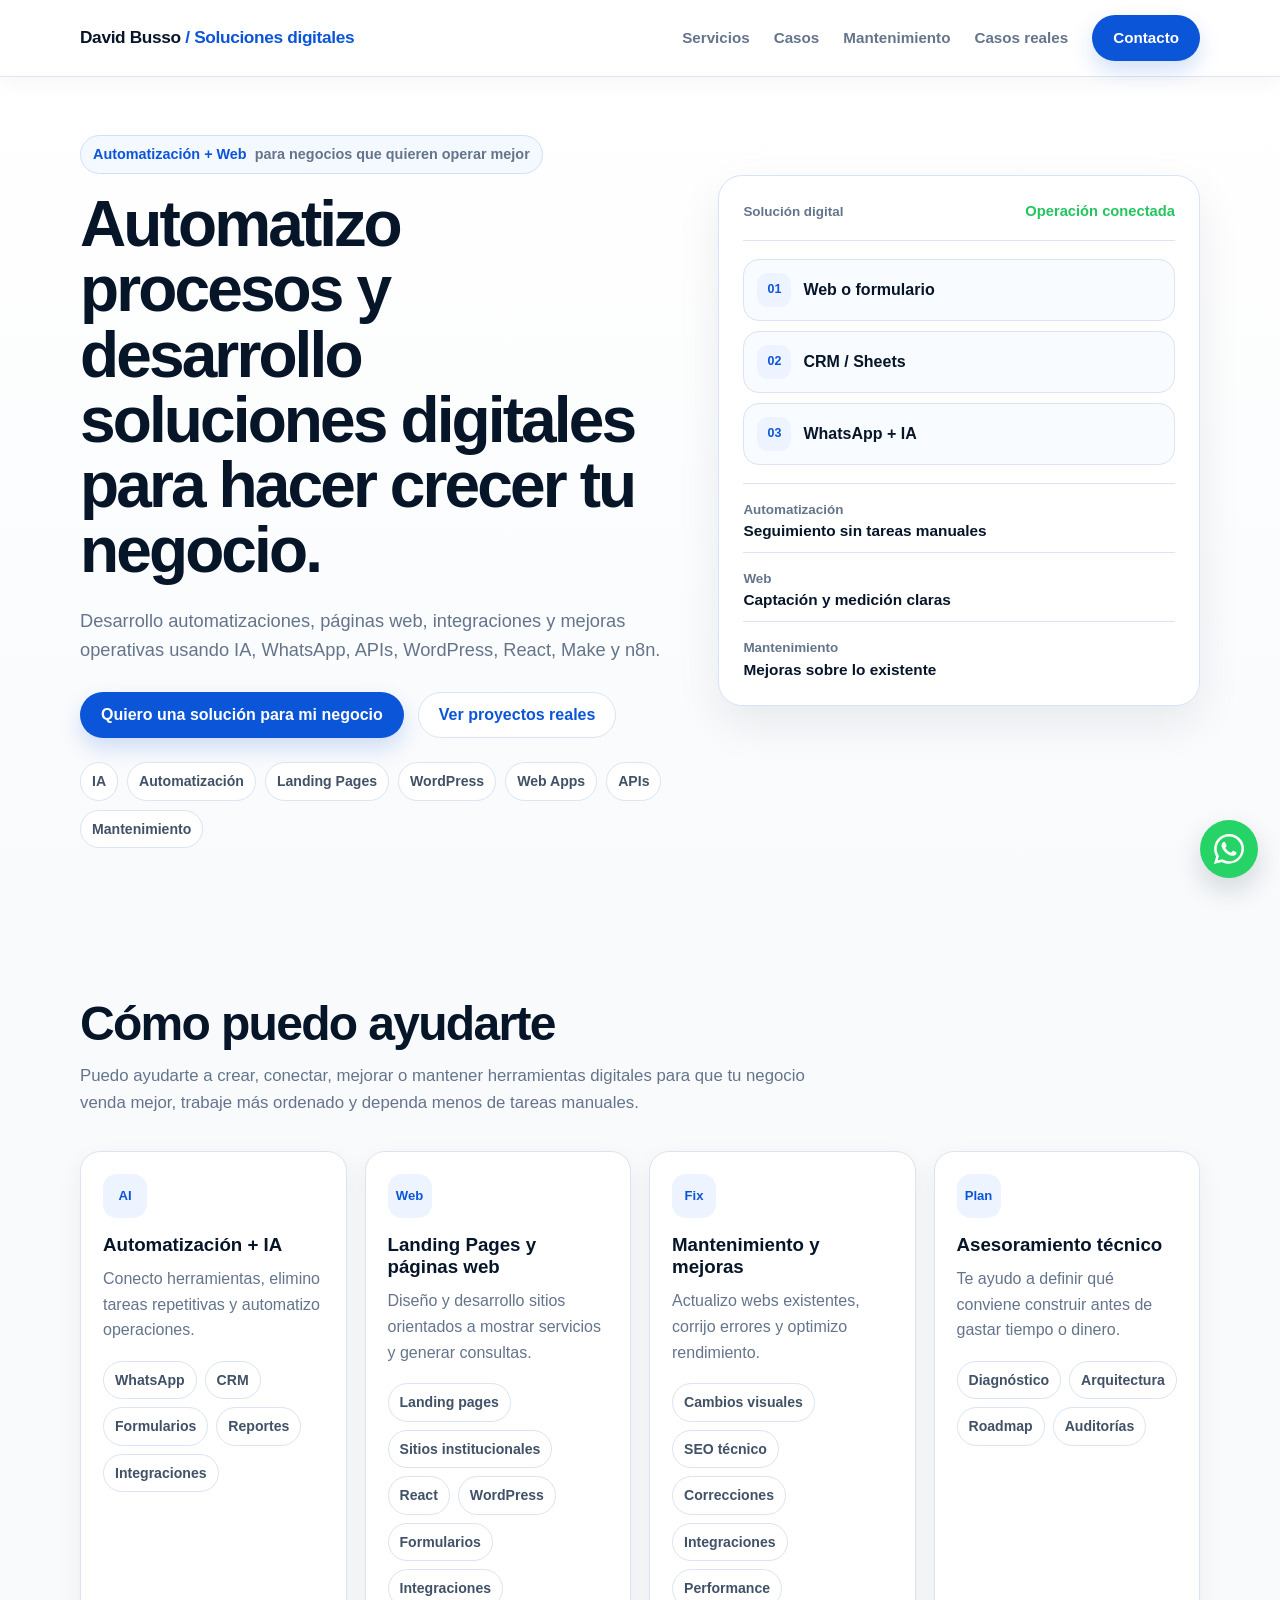
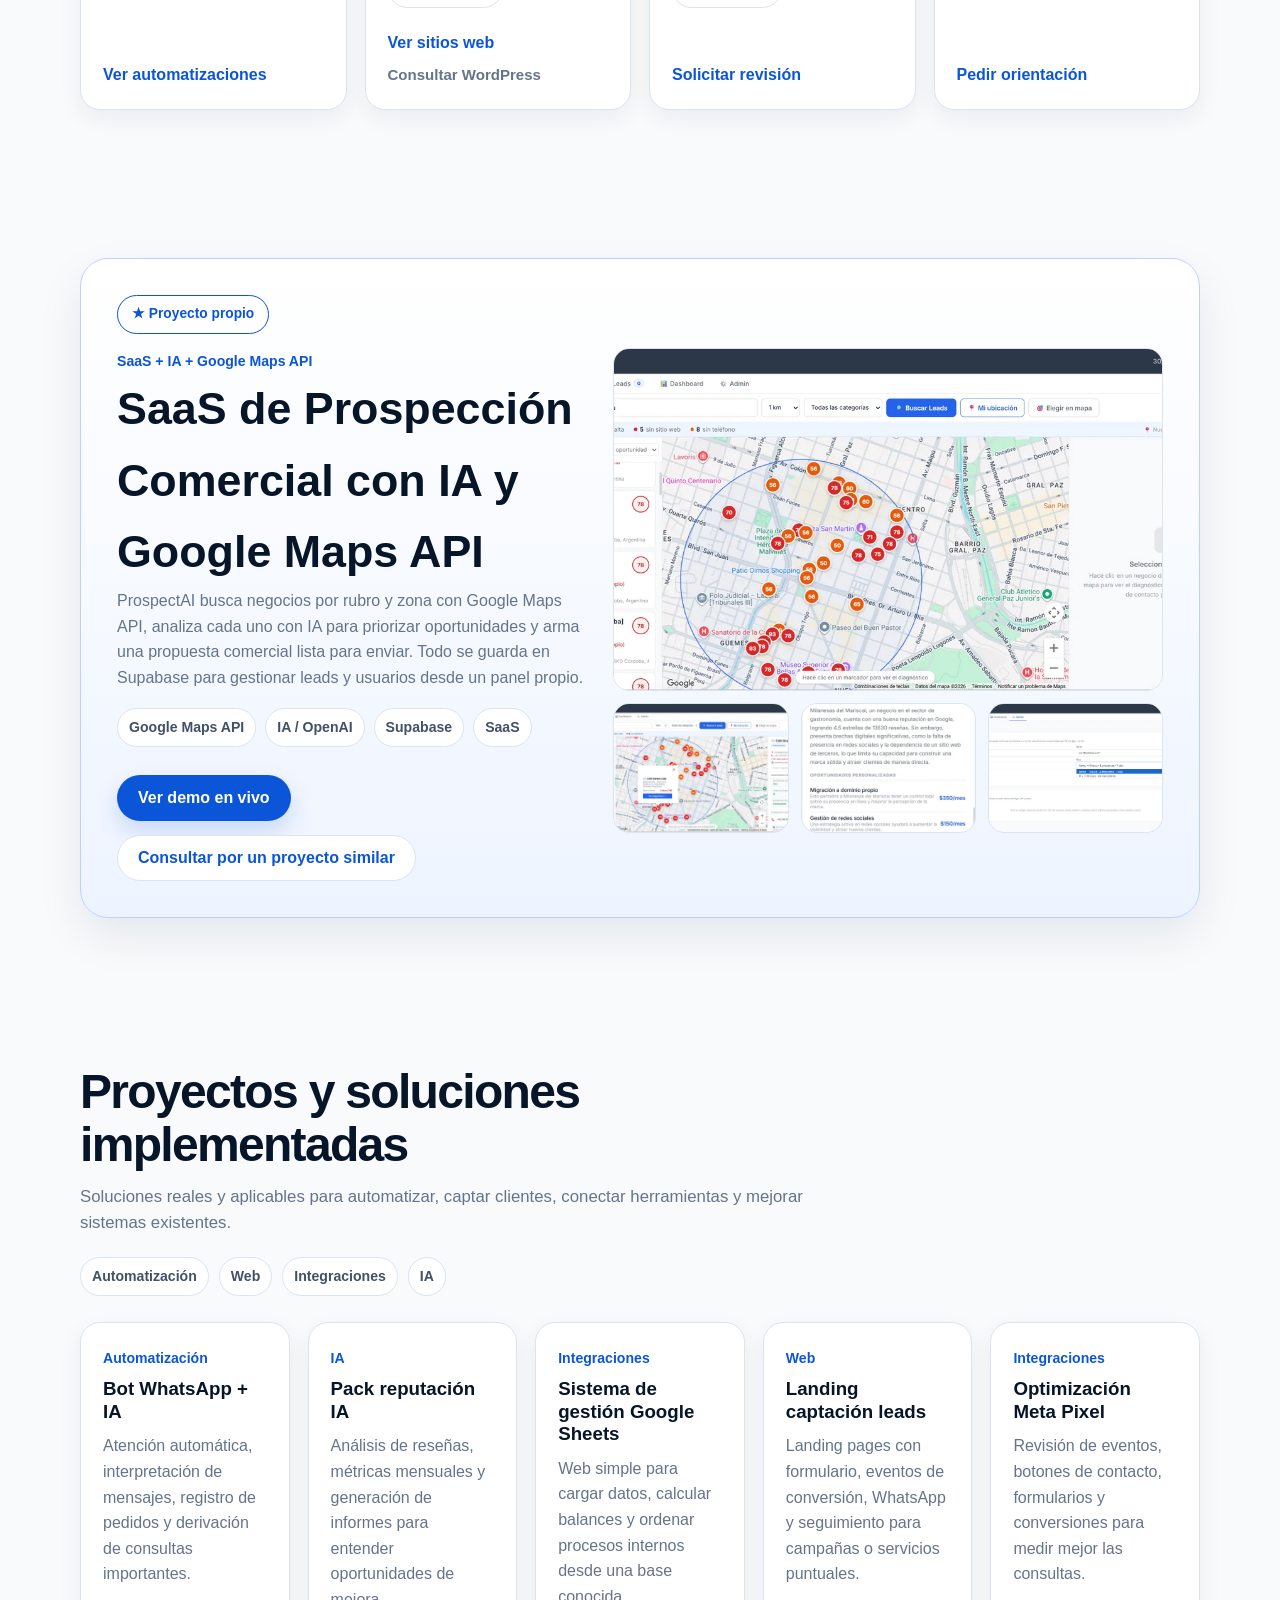
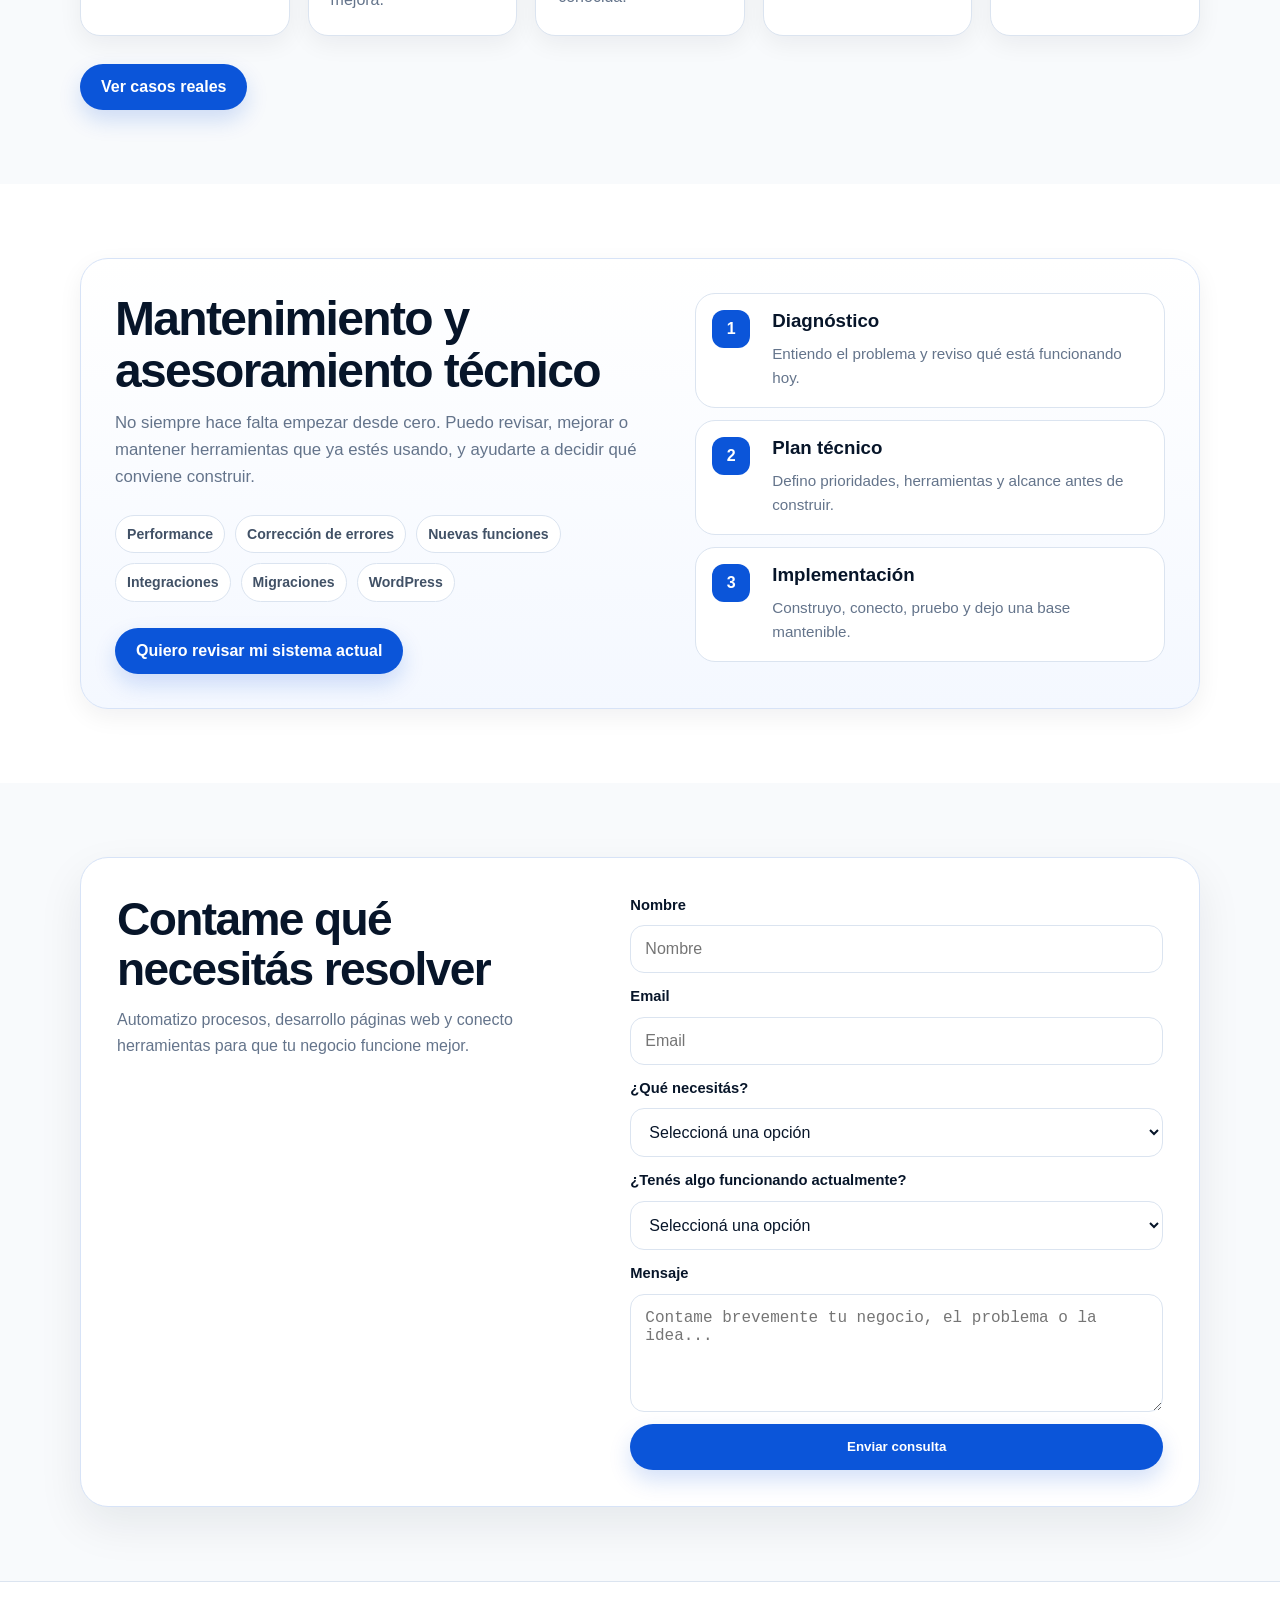
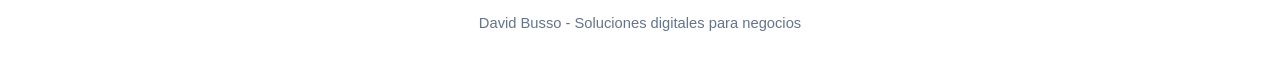
==== commit bc19750e: "feat: optimizar formulario, imágenes, estructura y agregar sección ProspectAI" ====
--- a/index.html
+++ b/index.html
@@ -1,602 +1,860 @@
-<!DOCTYPE html>
+<!doctype html>
 <html lang="es">
-<head>
-  <!-- Configuración básica -->
-  <meta charset="UTF-8" />
-  <meta name="viewport" content="width=device-width, initial-scale=1.0" />
-
-  <!-- SEO -->
-  <title>Automatización, páginas web y soluciones digitales | David Busso</title>
-  <meta
-    name="description"
-    content="Automatización, landing pages, WordPress, integraciones, mantenimiento y asesoramiento técnico para negocios."
-  />
-  <link rel="canonical" href="https://www.davidbusso.com/" />
-
-  <!-- Open Graph -->
-  <meta property="og:type" content="website" />
-  <meta property="og:title" content="Automatización, páginas web y soluciones digitales | David Busso" />
-  <meta
-    property="og:description"
-    content="Automatización, landing pages, WordPress, integraciones, mantenimiento y asesoramiento técnico para negocios."
-  />
-  <meta property="og:url" content="https://www.davidbusso.com/" />
-  <meta property="og:image" content="https://www.davidbusso.com/assets/og-image.png" />
-  <meta property="og:image:width" content="1200" />
-  <meta property="og:image:height" content="630" />
-  <meta property="og:locale" content="es_AR" />
-
-  <!-- Twitter / X Card -->
-  <meta name="twitter:card" content="summary_large_image" />
-  <meta name="twitter:title" content="Automatización, páginas web y soluciones digitales | David Busso" />
-  <meta
-    name="twitter:description"
-    content="Automatización, landing pages, WordPress, integraciones, mantenimiento y asesoramiento técnico para negocios."
-  />
-  <meta name="twitter:image" content="https://www.davidbusso.com/assets/og-image.png" />
-
-  <!-- Favicon -->
-  <link rel="icon" type="image/png" href="./assets/favicon.png" />
-
-  <!-- Estilos -->
-  <link rel="stylesheet" href="./css/style.css" />
-  <link rel="preconnect" href="https://www.googletagmanager.com" />
-  <link rel="preconnect" href="https://connect.facebook.net" />
-
-  <!-- Google Analytics -->
-  <script async src="https://www.googletagmanager.com/gtag/js?id=G-88K8EC1BDS"></script>
-  <script>
-    window.dataLayer = window.dataLayer || [];
-
-    function gtag() {
-      dataLayer.push(arguments);
-    }
-
-    gtag("js", new Date());
-    gtag("config", "G-88K8EC1BDS");
-  </script>
-
-  <!-- Meta Pixel -->
-  <script>
-    !function(f,b,e,v,n,t,s){
-      if(f.fbq)return;
-      n=f.fbq=function(){
-        n.callMethod ? n.callMethod.apply(n,arguments) : n.queue.push(arguments);
-      };
-      if(!f._fbq)f._fbq=n;
-      n.push=n;
-      n.loaded=!0;
-      n.version='2.0';
-      n.queue=[];
-      t=b.createElement(e);
-      t.async=!0;
-      t.src=v;
-      s=b.getElementsByTagName(e)[0];
-      s.parentNode.insertBefore(t,s);
-    }(window, document,'script','https://connect.facebook.net/en_US/fbevents.js');
-
-    fbq("init", "830580196338739");
-    fbq("track", "PageView");
-  </script>
-
-  <!-- Schema.org -->
-  <script type="application/ld+json">
-  {
-   "@context": "https://schema.org",
-   "@type": "ProfessionalService",
-   "name": "David Busso",
-   "alternateName": "David Busso Automation Developer",
-   "url": "https://www.davidbusso.com/",
-   "image": "https://www.davidbusso.com/assets/og-image.png",
-   "logo": "https://www.davidbusso.com/assets/favicon.png",
-   "description": "Automatización, landing pages, WordPress, integraciones, mantenimiento y asesoramiento técnico para negocios.",
-   "founder": {
-     "@type": "Person",
-     "name": "David Busso",
-     "jobTitle": "Desarrollador de soluciones digitales para negocios",
-     "url": "https://www.davidbusso.com/"
-    },
-    "areaServed": [
-     {
-       "@type": "Country",
-       "name": "Argentina"
-      },
-    {
-       "@type": "AdministrativeArea",
-       "name": "Latinoamérica"
+  <head>
+    <!-- Configuración básica -->
+    <meta charset="UTF-8" />
+    <meta name="viewport" content="width=device-width, initial-scale=1.0" />
+
+    <!-- SEO -->
+    <title>
+      Automatización, páginas web y soluciones digitales | David Busso
+    </title>
+    <meta
+      name="description"
+      content="Automatización, landing pages, WordPress, integraciones, mantenimiento y asesoramiento técnico para negocios."
+    />
+    <link rel="canonical" href="https://www.davidbusso.com/" />
+
+    <!-- Open Graph -->
+    <meta property="og:type" content="website" />
+    <meta
+      property="og:title"
+      content="Automatización, páginas web y soluciones digitales | David Busso"
+    />
+    <meta
+      property="og:description"
+      content="Automatización, landing pages, WordPress, integraciones, mantenimiento y asesoramiento técnico para negocios."
+    />
+    <meta property="og:url" content="https://www.davidbusso.com/" />
+    <meta
+      property="og:image"
+      content="https://www.davidbusso.com/assets/og-image.png"
+    />
+    <meta property="og:image:width" content="1200" />
+    <meta property="og:image:height" content="630" />
+    <meta property="og:locale" content="es_AR" />
+
+    <!-- Twitter / X Card -->
+    <meta name="twitter:card" content="summary_large_image" />
+    <meta
+      name="twitter:title"
+      content="Automatización, páginas web y soluciones digitales | David Busso"
+    />
+    <meta
+      name="twitter:description"
+      content="Automatización, landing pages, WordPress, integraciones, mantenimiento y asesoramiento técnico para negocios."
+    />
+    <meta
+      name="twitter:image"
+      content="https://www.davidbusso.com/assets/og-image.png"
+    />
+
+    <!-- Favicon -->
+    <link rel="icon" type="image/png" href="./assets/favicon.png" />
+
+    <!-- Estilos -->
+    <link rel="stylesheet" href="./css/style.css" />
+    <link rel="preconnect" href="https://www.googletagmanager.com" />
+    <link rel="preconnect" href="https://connect.facebook.net" />
+
+    <!-- Google Analytics -->
+    <script
+      async
+      src="https://www.googletagmanager.com/gtag/js?id=G-88K8EC1BDS"
+    ></script>
+    <script>
+      window.dataLayer = window.dataLayer || [];
+
+      function gtag() {
+        dataLayer.push(arguments);
       }
-    ],
-      "knowsAbout": [
-        "Automatizaciones con IA",
-        "Integraciones con APIs",
-        "Automatizaciones con Make",
-        "Automatizaciones con n8n",
-        "Sistemas internos para negocios",
-        "Automatización de WhatsApp",
-        "Integraciones con Airtable",
-        "Landing pages",
-        "Sitios WordPress",
-        "Web apps",
-        "Mantenimiento web",
-        "SEO técnico",
-        "Asesoramiento técnico"
-      ],
-      "sameAs": [
-        "https://www.linkedin.com/in/david-busso"
-      ]
-  }
-</script>
-</head>
-
-<body>
-  <!-- Header -->
-  <header>
-    <div class="container nav">
-      <div class="brand">
-        David Busso <span>/ Soluciones digitales</span>
+
+      gtag("js", new Date());
+      gtag("config", "G-88K8EC1BDS");
+    </script>
+
+    <!-- Meta Pixel -->
+    <script>
+      !(function (f, b, e, v, n, t, s) {
+        if (f.fbq) return;
+        n = f.fbq = function () {
+          n.callMethod
+            ? n.callMethod.apply(n, arguments)
+            : n.queue.push(arguments);
+        };
+        if (!f._fbq) f._fbq = n;
+        n.push = n;
+        n.loaded = !0;
+        n.version = "2.0";
+        n.queue = [];
+        t = b.createElement(e);
+        t.async = !0;
+        t.src = v;
+        s = b.getElementsByTagName(e)[0];
+        s.parentNode.insertBefore(t, s);
+      })(
+        window,
+        document,
+        "script",
+        "https://connect.facebook.net/en_US/fbevents.js",
+      );
+
+      fbq("init", "830580196338739");
+      fbq("track", "PageView");
+    </script>
+
+    <!-- Schema.org -->
+    <script type="application/ld+json">
+      {
+        "@context": "https://schema.org",
+        "@type": "ProfessionalService",
+        "name": "David Busso",
+        "alternateName": "David Busso Automation Developer",
+        "url": "https://www.davidbusso.com/",
+        "image": "https://www.davidbusso.com/assets/og-image.png",
+        "logo": "https://www.davidbusso.com/assets/favicon.png",
+        "description": "Automatización, landing pages, WordPress, integraciones, mantenimiento y asesoramiento técnico para negocios.",
+        "founder": {
+          "@type": "Person",
+          "name": "David Busso",
+          "jobTitle": "Desarrollador de soluciones digitales para negocios",
+          "url": "https://www.davidbusso.com/"
+        },
+        "areaServed": [
+          {
+            "@type": "Country",
+            "name": "Argentina"
+          },
+          {
+            "@type": "AdministrativeArea",
+            "name": "Latinoamérica"
+          }
+        ],
+        "knowsAbout": [
+          "Automatizaciones con IA",
+          "Integraciones con APIs",
+          "Automatizaciones con Make",
+          "Automatizaciones con n8n",
+          "Sistemas internos para negocios",
+          "Automatización de WhatsApp",
+          "Integraciones con Airtable",
+          "Landing pages",
+          "Sitios WordPress",
+          "Web apps",
+          "Mantenimiento web",
+          "SEO técnico",
+          "Asesoramiento técnico"
+        ],
+        "sameAs": ["https://www.linkedin.com/in/david-busso"],
+        "makesOffer": {
+          "@type": "Offer",
+          "itemOffered": {
+            "@type": "SoftwareApplication",
+            "name": "ProspectAI",
+            "applicationCategory": "BusinessApplication",
+            "operatingSystem": "Web",
+            "url": "https://prospectai-murex.vercel.app",
+            "description": "SaaS de prospección comercial que busca negocios por rubro y zona con Google Maps API, prioriza leads con IA y centraliza todo en Supabase."
+          }
+        }
+      }
+    </script>
+  </head>
+
+  <body>
+    <!-- Header -->
+    <header>
+      <div class="container nav">
+        <div class="brand">David Busso <span>/ Soluciones digitales</span></div>
+
+        <button
+          class="nav-toggle"
+          type="button"
+          aria-label="Abrir menú de navegación"
+          aria-expanded="false"
+          aria-controls="primary-navigation"
+        >
+          <span></span>
+          <span></span>
+          <span></span>
+        </button>
+
+        <nav class="nav-links" id="primary-navigation">
+          <a href="#servicios">Servicios</a>
+          <a href="#casos">Casos</a>
+          <a href="#mantenimiento">Mantenimiento</a>
+          <a href="casos.html" target="_blank" rel="noopener noreferrer"
+            >Casos reales</a
+          >
+          <a href="#contacto" class="btn btn-primary">Contacto</a>
+        </nav>
       </div>
-
-      <button
-        class="nav-toggle"
-        type="button"
-        aria-label="Abrir menú de navegación"
-        aria-expanded="false"
-        aria-controls="primary-navigation"
-      >
-        <span></span>
-        <span></span>
-        <span></span>
-      </button>
-
-      <nav class="nav-links" id="primary-navigation">
-        <a href="#servicios">Servicios</a>
-        <a href="#casos">Casos</a>
-        <a href="#mantenimiento">Mantenimiento</a>
-        <a href="casos.html" target="_blank" rel="noopener noreferrer">Casos reales</a>
-        <a href="#contacto" class="btn btn-primary">Contacto</a>
-      </nav>
-    </div>
-  </header>
-
-  <main>
-    <!-- Hero principal -->
-    <section class="hero">
-      <div class="container hero-grid">
-        <div>
-          <div class="badge">
-            <strong>Automatización + Web</strong> para negocios que quieren operar mejor
-          </div>
-
-          <h1>
-            Automatizo procesos y desarrollo soluciones digitales para hacer crecer tu negocio.
-          </h1>
-
-          <p>
-            Desarrollo automatizaciones, páginas web, integraciones y mejoras operativas usando
-            IA, WhatsApp, APIs, WordPress, React, Make y n8n.
-          </p>
-
-          <div class="hero-actions">
+    </header>
+
+    <main>
+      <!-- Hero principal -->
+      <section class="hero">
+        <div class="container hero-grid">
+          <div>
+            <div class="badge">
+              <strong>Automatización + Web</strong> para negocios que quieren
+              operar mejor
+            </div>
+
+            <h1>
+              Automatizo procesos y desarrollo soluciones digitales para hacer
+              crecer tu negocio.
+            </h1>
+
+            <p>
+              Desarrollo automatizaciones, páginas web, integraciones y mejoras
+              operativas usando IA, WhatsApp, APIs, WordPress, React, Make y
+              n8n.
+            </p>
+
+            <div class="hero-actions">
+              <a
+                class="btn btn-primary"
+                href="https://wa.me/5493513048123?text=Hola%20David%2C%20necesito%20una%20soluci%C3%B3n%20digital%20para%20mi%20negocio."
+                target="_blank"
+                rel="noopener noreferrer"
+                data-track-contact
+                data-track-label="hero_solution_button"
+              >
+                Quiero una solución para mi negocio
+              </a>
+
+              <a
+                class="btn btn-outline"
+                href="casos.html"
+                target="_blank"
+                rel="noopener noreferrer"
+                data-track-cases
+                data-track-label="hero_cases_button"
+              >
+                Ver proyectos reales
+              </a>
+            </div>
+
+            <div class="trust">
+              <span>IA</span>
+              <span>Automatización</span>
+              <span>Landing Pages</span>
+              <span>WordPress</span>
+              <span>Web Apps</span>
+              <span>APIs</span>
+              <span>Mantenimiento</span>
+            </div>
+          </div>
+
+          <div class="hero-card" aria-label="Servicios digitales conectados">
+            <div class="solution-preview">
+              <div class="preview-header">
+                <span>Solución digital</span>
+                <strong>Operación conectada</strong>
+              </div>
+
+              <div class="preview-flow" aria-hidden="true">
+                <div class="preview-node">
+                  <span>01</span>
+                  Web o formulario
+                </div>
+                <div class="preview-node">
+                  <span>02</span>
+                  CRM / Sheets
+                </div>
+                <div class="preview-node">
+                  <span>03</span>
+                  WhatsApp + IA
+                </div>
+              </div>
+
+              <div class="preview-summary">
+                <div>
+                  <span>Automatización</span>
+                  <strong>Seguimiento sin tareas manuales</strong>
+                </div>
+                <div>
+                  <span>Web</span>
+                  <strong>Captación y medición claras</strong>
+                </div>
+                <div>
+                  <span>Mantenimiento</span>
+                  <strong>Mejoras sobre lo existente</strong>
+                </div>
+              </div>
+            </div>
+          </div>
+        </div>
+      </section>
+
+      <!-- Servicios -->
+      <section id="servicios">
+        <div class="container">
+          <div class="section-title">
+            <h2>Cómo puedo ayudarte</h2>
+            <p>
+              Puedo ayudarte a crear, conectar, mejorar o mantener herramientas
+              digitales para que tu negocio venda mejor, trabaje más ordenado y
+              dependa menos de tareas manuales.
+            </p>
+          </div>
+
+          <div class="services-grid">
+            <article class="card service-card">
+              <span class="service-icon" aria-hidden="true">AI</span>
+              <h3>Automatización + IA</h3>
+              <p>
+                Conecto herramientas, elimino tareas repetitivas y automatizo
+                operaciones.
+              </p>
+              <ul class="service-list">
+                <li>WhatsApp</li>
+                <li>CRM</li>
+                <li>Formularios</li>
+                <li>Reportes</li>
+                <li>Integraciones</li>
+              </ul>
+              <a
+                class="text-link"
+                href="https://wa.me/5493513048123?text=Hola%20David%2C%20quiero%20automatizar%20un%20proceso."
+                target="_blank"
+                rel="noopener noreferrer"
+                data-track-contact
+                data-track-label="service_automation"
+                >Ver automatizaciones</a
+              >
+            </article>
+
+            <article class="card service-card">
+              <span class="service-icon" aria-hidden="true">Web</span>
+              <h3>Landing Pages y páginas web</h3>
+              <p>
+                Diseño y desarrollo sitios orientados a mostrar servicios y
+                generar consultas.
+              </p>
+              <ul class="service-list">
+                <li>Landing pages</li>
+                <li>Sitios institucionales</li>
+                <li>React</li>
+                <li>WordPress</li>
+                <li>Formularios</li>
+                <li>Integraciones</li>
+              </ul>
+              <a
+                class="text-link"
+                href="https://wa.me/5493513048123?text=Hola%20David%2C%20necesito%20una%20landing%20para%20captar%20clientes."
+                target="_blank"
+                rel="noopener noreferrer"
+                data-track-contact
+                data-track-label="service_landing"
+                >Ver sitios web</a
+              >
+              <a
+                class="text-link text-link-secondary"
+                href="https://wa.me/5493513048123?text=Hola%20David%2C%20quiero%20crear%20o%20mejorar%20una%20web."
+                target="_blank"
+                rel="noopener noreferrer"
+                data-track-contact
+                data-track-label="service_wordpress"
+                >Consultar WordPress</a
+              >
+            </article>
+
+            <article class="card service-card">
+              <span class="service-icon" aria-hidden="true">Fix</span>
+              <h3>Mantenimiento y mejoras</h3>
+              <p>
+                Actualizo webs existentes, corrijo errores y optimizo
+                rendimiento.
+              </p>
+              <ul class="service-list">
+                <li>Cambios visuales</li>
+                <li>SEO técnico</li>
+                <li>Correcciones</li>
+                <li>Integraciones</li>
+                <li>Performance</li>
+              </ul>
+              <a
+                class="text-link"
+                href="https://wa.me/5493513048123?text=Hola%20David%2C%20tengo%20una%20web%20funcionando%20y%20quiero%20revisarla."
+                target="_blank"
+                rel="noopener noreferrer"
+                data-track-contact
+                data-track-label="service_maintenance"
+                >Solicitar revisión</a
+              >
+            </article>
+
+            <article class="card service-card">
+              <span class="service-icon" aria-hidden="true">Plan</span>
+              <h3>Asesoramiento técnico</h3>
+              <p>
+                Te ayudo a definir qué conviene construir antes de gastar tiempo
+                o dinero.
+              </p>
+              <ul class="service-list">
+                <li>Diagnóstico</li>
+                <li>Arquitectura</li>
+                <li>Roadmap</li>
+                <li>Auditorías</li>
+              </ul>
+              <a
+                class="text-link"
+                href="https://wa.me/5493513048123?text=Hola%20David%2C%20necesito%20orientaci%C3%B3n%20para%20definir%20una%20soluci%C3%B3n%20digital."
+                target="_blank"
+                rel="noopener noreferrer"
+                data-track-contact
+                data-track-label="service_consulting"
+                >Pedir orientación</a
+              >
+            </article>
+          </div>
+        </div>
+      </section>
+
+      <!-- Proyecto propio destacado -->
+      <section id="proyecto-destacado">
+        <div class="container">
+          <div class="featured-project">
+            <span class="featured-badge">★ Proyecto propio</span>
+
+            <div class="real-case-grid">
+              <div class="case-content">
+                <span class="case-category">SaaS + IA + Google Maps API</span>
+
+                <h2>SaaS de Prospección Comercial con IA y Google Maps API</h2>
+
+                <p class="case-description">
+                  ProspectAI busca negocios por rubro y zona con Google Maps
+                  API, analiza cada uno con IA para priorizar oportunidades y
+                  arma una propuesta comercial lista para enviar. Todo se guarda
+                  en Supabase para gestionar leads y usuarios desde un panel
+                  propio.
+                </p>
+
+                <div class="tech-chips" aria-label="Tecnologías utilizadas">
+                  <span>Google Maps API</span>
+                  <span>IA / OpenAI</span>
+                  <span>Supabase</span>
+                  <span>SaaS</span>
+                </div>
+
+                <div class="featured-actions">
+                  <a
+                    class="btn btn-primary"
+                    href="https://prospectai-murex.vercel.app"
+                    target="_blank"
+                    rel="noopener noreferrer"
+                    data-track-demo
+                    data-track-label="saas_prospectai_demo"
+                  >
+                    Ver demo en vivo
+                  </a>
+
+                  <a
+                    class="btn btn-outline"
+                    href="https://wa.me/5493513048123?text=Hola%20David%2C%20vi%20tu%20SaaS%20de%20Prospecci%C3%B3n%20Comercial%20y%20quiero%20consultarte%20por%20un%20proyecto%20similar"
+                    target="_blank"
+                    rel="noopener noreferrer"
+                    data-track-contact
+                    data-track-label="saas_prospectai_whatsapp"
+                  >
+                    Consultar por un proyecto similar
+                  </a>
+                </div>
+              </div>
+
+              <div
+                class="case-gallery"
+                aria-label="Galería de ProspectAI, SaaS de prospección comercial"
+              >
+                <div class="gallery-main">
+                  <picture>
+                    <source
+                      srcset="assets/proyecto-saas.webp"
+                      type="image/webp"
+                    />
+                    <img
+                      class="case-image"
+                      src="assets/proyecto-saas.png"
+                      alt="Panel de prospección de ProspectAI mostrando negocios detectados en el mapa de Google Maps con puntaje de oportunidad"
+                      loading="lazy"
+                    />
+                  </picture>
+                </div>
+
+                <div class="gallery-thumbs">
+                  <picture>
+                    <source
+                      srcset="assets/proyecto-saas3.webp"
+                      type="image/webp"
+                    />
+                    <img
+                      class="case-image"
+                      src="assets/proyecto-saas3.png"
+                      alt="Propuesta comercial generada con IA con diagnóstico y oportunidades de mejora para un negocio"
+                      loading="lazy"
+                    />
+                  </picture>
+                  <picture>
+                    <source
+                      srcset="assets/proyecto-saas1.webp"
+                      type="image/webp"
+                    />
+                    <img
+                      class="case-image"
+                      src="assets/proyecto-saas1.png"
+                      alt="Panel de administración de ProspectAI para crear usuarios y gestionar planes"
+                      loading="lazy"
+                    />
+                  </picture>
+                  <picture>
+                    <source
+                      srcset="assets/proyecto-saas2.webp"
+                      type="image/webp"
+                    />
+                    <img
+                      class="case-image"
+                      src="assets/proyecto-saas2.png"
+                      alt="Ficha de un negocio seleccionado en ProspectAI con indicadores comerciales y accesos directos para contactar por teléfono o WhatsApp"
+                      loading="lazy"
+                    />
+                  </picture>
+                </div>
+              </div>
+            </div>
+          </div>
+        </div>
+      </section>
+
+      <!-- Casos de uso -->
+      <section id="casos">
+        <div class="container">
+          <div class="section-title">
+            <h2>Proyectos y soluciones implementadas</h2>
+            <p>
+              Soluciones reales y aplicables para automatizar, captar clientes,
+              conectar herramientas y mejorar sistemas existentes.
+            </p>
+          </div>
+
+          <div class="category-row" aria-label="Categorías de proyectos">
+            <span>Automatización</span>
+            <span>Web</span>
+            <span>Integraciones</span>
+            <span>IA</span>
+          </div>
+
+          <div class="cases cases-compact">
+            <article class="case-card">
+              <strong>Automatización</strong>
+              <h3>Bot WhatsApp + IA</h3>
+              <p>
+                Atención automática, interpretación de mensajes, registro de
+                pedidos y derivación de consultas importantes.
+              </p>
+            </article>
+
+            <article class="case-card">
+              <strong>IA</strong>
+              <h3>Pack reputación IA</h3>
+              <p>
+                Análisis de reseñas, métricas mensuales y generación de informes
+                para entender oportunidades de mejora.
+              </p>
+            </article>
+
+            <article class="case-card">
+              <strong>Integraciones</strong>
+              <h3>Sistema de gestión Google Sheets</h3>
+              <p>
+                Web simple para cargar datos, calcular balances y ordenar
+                procesos internos desde una base conocida.
+              </p>
+            </article>
+
+            <article class="case-card">
+              <strong>Web</strong>
+              <h3>Landing captación leads</h3>
+              <p>
+                Landing pages con formulario, eventos de conversión, WhatsApp y
+                seguimiento para campañas o servicios puntuales.
+              </p>
+            </article>
+
+            <article class="case-card">
+              <strong>Integraciones</strong>
+              <h3>Optimización Meta Pixel</h3>
+              <p>
+                Revisión de eventos, botones de contacto, formularios y
+                conversiones para medir mejor las consultas.
+              </p>
+            </article>
+          </div>
+
+          <div class="cases-actions">
             <a
               class="btn btn-primary"
-              href="https://wa.me/5493513048123?text=Hola%20David,%20necesito%20una%20solución%20digital%20para%20mi%20negocio."
-              target="_blank"
-              rel="noopener noreferrer"
-              data-track-contact
-              data-track-label="hero_solution_button"
-            >
-              Quiero una solución para mi negocio
-            </a>
-
-            <a
-              class="btn btn-outline"
               href="casos.html"
               target="_blank"
               rel="noopener noreferrer"
               data-track-cases
-              data-track-label="hero_cases_button"
+              data-track-label="home_cases_button"
             >
-              Ver proyectos reales
+              Ver casos reales
             </a>
           </div>
-
-          <div class="trust">
-            <span>IA</span>
-            <span>Automatización</span>
-            <span>Landing Pages</span>
-            <span>WordPress</span>
-            <span>Web Apps</span>
-            <span>APIs</span>
-            <span>Mantenimiento</span>
-          </div>
         </div>
-
-        <div class="hero-card" aria-label="Servicios digitales conectados">
-          <div class="solution-preview">
-            <div class="preview-header">
-              <span>Solución digital</span>
-              <strong>Operación conectada</strong>
+      </section>
+
+      <!-- Mantenimiento y asesoramiento -->
+      <section id="mantenimiento">
+        <div class="container">
+          <div class="maintenance-panel">
+            <div class="maintenance-copy">
+              <div class="section-title">
+                <h2>Mantenimiento y asesoramiento técnico</h2>
+                <p>
+                  No siempre hace falta empezar desde cero. Puedo revisar,
+                  mejorar o mantener herramientas que ya estés usando, y
+                  ayudarte a decidir qué conviene construir.
+                </p>
+              </div>
+
+              <div class="maintenance-grid">
+                <span>Performance</span>
+                <span>Corrección de errores</span>
+                <span>Nuevas funciones</span>
+                <span>Integraciones</span>
+                <span>Migraciones</span>
+                <span>WordPress</span>
+              </div>
+
+              <a
+                class="btn btn-primary"
+                href="https://wa.me/5493513048123?text=Hola%20David%2C%20tengo%20una%20web%20funcionando%20y%20quiero%20revisarla."
+                target="_blank"
+                rel="noopener noreferrer"
+                data-track-contact
+                data-track-label="maintenance_section"
+              >
+                Quiero revisar mi sistema actual
+              </a>
             </div>
 
-            <div class="preview-flow" aria-hidden="true">
-              <div class="preview-node">
-                <span>01</span>
-                Web o formulario
-              </div>
-              <div class="preview-node">
-                <span>02</span>
-                CRM / Sheets
-              </div>
-              <div class="preview-node">
-                <span>03</span>
-                WhatsApp + IA
+            <div
+              class="process compact-process"
+              aria-label="Proceso de asesoramiento"
+            >
+              <div class="step">
+                <div class="step-number">1</div>
+                <div>
+                  <h3>Diagnóstico</h3>
+                  <p>Entiendo el problema y reviso qué está funcionando hoy.</p>
+                </div>
+              </div>
+
+              <div class="step">
+                <div class="step-number">2</div>
+                <div>
+                  <h3>Plan técnico</h3>
+                  <p>
+                    Defino prioridades, herramientas y alcance antes de
+                    construir.
+                  </p>
+                </div>
+              </div>
+
+              <div class="step">
+                <div class="step-number">3</div>
+                <div>
+                  <h3>Implementación</h3>
+                  <p>Construyo, conecto, pruebo y dejo una base mantenible.</p>
+                </div>
               </div>
             </div>
-
-            <div class="preview-summary">
-              <div>
-                <span>Automatización</span>
-                <strong>Seguimiento sin tareas manuales</strong>
-              </div>
-              <div>
-                <span>Web</span>
-                <strong>Captación y medición claras</strong>
-              </div>
-              <div>
-                <span>Mantenimiento</span>
-                <strong>Mejoras sobre lo existente</strong>
-              </div>
+          </div>
+        </div>
+      </section>
+      <!-- Contacto -->
+      <section id="contacto">
+        <div class="container">
+          <div class="cta-box">
+            <div>
+              <h2>Contame qué necesitás resolver</h2>
+              <p>
+                Automatizo procesos, desarrollo páginas web y conecto
+                herramientas para que tu negocio funcione mejor.
+              </p>
             </div>
+
+            <form
+              id="contact-form"
+              action="https://formspree.io/f/mojbkdgj"
+              method="POST"
+            >
+              <input
+                type="hidden"
+                name="origen"
+                value="Landing soluciones digitales David Busso"
+              />
+
+              <div class="form-honeypot" aria-hidden="true">
+                <label for="website">Sitio web</label>
+                <input
+                  id="website"
+                  type="text"
+                  name="_gotcha"
+                  tabindex="-1"
+                  autocomplete="off"
+                />
+              </div>
+
+              <label for="nombre">Nombre</label>
+              <input
+                id="nombre"
+                type="text"
+                name="nombre"
+                placeholder="Nombre"
+                autocomplete="name"
+                required
+              />
+
+              <label for="email">Email</label>
+              <input
+                id="email"
+                type="email"
+                name="email"
+                placeholder="Email"
+                autocomplete="email"
+                required
+              />
+
+              <label for="tipo_proyecto">¿Qué necesitás?</label>
+              <select id="tipo_proyecto" name="tipo_proyecto" required>
+                <option value="">Seleccioná una opción</option>
+                <option>Automatización</option>
+                <option>Landing page</option>
+                <option>Página WordPress</option>
+                <option>Sistema interno</option>
+                <option>Mantenimiento</option>
+                <option>Asesoramiento</option>
+                <option>Otro</option>
+              </select>
+
+              <label for="proyecto_existente"
+                >¿Tenés algo funcionando actualmente?</label
+              >
+              <select
+                id="proyecto_existente"
+                name="proyecto_existente"
+                required
+              >
+                <option value="">Seleccioná una opción</option>
+                <option>Sí</option>
+                <option>No</option>
+              </select>
+
+              <label for="mensaje">Mensaje</label>
+              <textarea
+                id="mensaje"
+                name="mensaje"
+                placeholder="Contame brevemente tu negocio, el problema o la idea..."
+                required
+              ></textarea>
+
+              <div
+                id="form-error-message"
+                class="form-error"
+                role="alert"
+                hidden
+              ></div>
+
+              <button
+                class="btn btn-primary"
+                type="submit"
+                id="contact-form-submit"
+              >
+                Enviar consulta
+              </button>
+            </form>
+
+            <div
+              id="form-success-message"
+              class="form-success"
+              role="status"
+              aria-live="polite"
+              tabindex="-1"
+              hidden
+            >
+              <h3>¡Gracias por tu mensaje!</h3>
+              <p>
+                Recibí tu consulta y te voy a responder a la brevedad. Si es
+                urgente, también podés escribirme directo por WhatsApp.
+              </p>
+              <button class="text-link" type="button" id="form-success-reset">
+                Enviar otra consulta
+              </button>
+            </div>
           </div>
         </div>
+      </section>
+    </main>
+
+    <!-- Modal / Lightbox para capturas -->
+    <div
+      class="lightbox"
+      id="caseLightbox"
+      aria-label="Vista ampliada de captura"
+      role="dialog"
+      aria-modal="true"
+    >
+      <div class="lightbox-content">
+        <button
+          class="lightbox-close"
+          type="button"
+          aria-label="Cerrar vista ampliada"
+        >
+          &times;
+        </button>
+
+        <img id="lightboxImage" src="" alt="" />
       </div>
-    </section>
-
-    <!-- Servicios -->
-    <section id="servicios">
+    </div>
+
+    <!-- Botón flotante de WhatsApp -->
+    <a
+      class="whatsapp-float"
+      href="https://wa.me/5493513048123?text=Hola%20David%2C%20quiero%20automatizar%20un%20proceso."
+      target="_blank"
+      rel="noopener noreferrer"
+      data-track-contact
+      data-track-label="floating_whatsapp_button"
+      aria-label="WhatsApp"
+    >
+      <svg
+        xmlns="http://www.w3.org/2000/svg"
+        width="28"
+        height="28"
+        viewBox="0 0 24 24"
+        fill="white"
+        aria-hidden="true"
+      >
+        <path
+          d="M20.52 3.48A11.82 11.82 0 0 0 12.04 0C5.46 0 .1 5.35.1 11.94c0 2.1.55 4.15 1.59 5.96L0 24l6.28-1.65a11.92 11.92 0 0 0 5.76 1.47h.01c6.58 0 11.94-5.35 11.94-11.94a11.84 11.84 0 0 0-3.47-8.4zM12.05 21.8h-.01a9.9 9.9 0 0 1-5.05-1.39l-.36-.21-3.73.98 1-3.63-.24-.37a9.87 9.87 0 0 1-1.53-5.24c0-5.46 4.45-9.91 9.92-9.91a9.84 9.84 0 0 1 7.01 2.9 9.85 9.85 0 0 1 2.9 7.01c0 5.47-4.45 9.92-9.91 9.92zm5.44-7.43c-.3-.15-1.76-.87-2.03-.97-.27-.1-.47-.15-.67.15-.2.3-.77.97-.95 1.17-.17.2-.35.22-.65.08-.3-.15-1.25-.46-2.38-1.48-.88-.78-1.47-1.75-1.65-2.05-.17-.3-.02-.46.13-.61.13-.13.3-.35.45-.52.15-.17.2-.3.3-.5.1-.2.05-.38-.02-.53-.08-.15-.67-1.61-.92-2.2-.24-.58-.48-.5-.67-.5h-.57c-.2 0-.53.08-.8.38-.27.3-1.03 1.01-1.03 2.47s1.05 2.87 1.2 3.07c.15.2 2.05 3.13 4.97 4.39.7.3 1.25.48 1.67.61.7.22 1.34.19 1.84.11.56-.08 1.76-.72 2.01-1.42.25-.7.25-1.3.17-1.42-.08-.12-.28-.2-.58-.35z"
+        />
+      </svg>
+    </a>
+
+    <!-- Footer -->
+    <footer>
       <div class="container">
-        <div class="section-title">
-          <h2>Cómo puedo ayudarte</h2>
-          <p>
-            Puedo ayudarte a crear, conectar, mejorar o mantener herramientas digitales para que
-            tu negocio venda mejor, trabaje más ordenado y dependa menos de tareas manuales.
-          </p>
-        </div>
-
-        <div class="services-grid">
-          <article class="card service-card">
-            <span class="service-icon" aria-hidden="true">AI</span>
-            <h3>Automatización + IA</h3>
-            <p>Conecto herramientas, elimino tareas repetitivas y automatizo operaciones.</p>
-            <ul class="service-list">
-              <li>WhatsApp</li>
-              <li>CRM</li>
-              <li>Formularios</li>
-              <li>Reportes</li>
-              <li>Integraciones</li>
-            </ul>
-            <a
-              class="text-link"
-              href="https://wa.me/5493513048123?text=Hola%20David,%20quiero%20automatizar%20un%20proceso."
-              target="_blank"
-              rel="noopener noreferrer"
-              data-track-contact
-              data-track-label="service_automation"
-            >Ver automatizaciones</a>
-          </article>
-
-          <article class="card service-card">
-            <span class="service-icon" aria-hidden="true">Web</span>
-            <h3>Landing Pages y páginas web</h3>
-            <p>Diseño y desarrollo sitios orientados a mostrar servicios y generar consultas.</p>
-            <ul class="service-list">
-              <li>Landing pages</li>
-              <li>Sitios institucionales</li>
-              <li>React</li>
-              <li>WordPress</li>
-              <li>Formularios</li>
-              <li>Integraciones</li>
-            </ul>
-            <a
-              class="text-link"
-              href="https://wa.me/5493513048123?text=Hola%20David,%20necesito%20una%20landing%20para%20captar%20clientes."
-              target="_blank"
-              rel="noopener noreferrer"
-              data-track-contact
-              data-track-label="service_landing"
-            >Ver sitios web</a>
-            <a
-              class="text-link text-link-secondary"
-              href="https://wa.me/5493513048123?text=Hola%20David,%20quiero%20crear%20o%20mejorar%20una%20web."
-              target="_blank"
-              rel="noopener noreferrer"
-              data-track-contact
-              data-track-label="service_wordpress"
-            >Consultar WordPress</a>
-          </article>
-
-          <article class="card service-card">
-            <span class="service-icon" aria-hidden="true">Fix</span>
-            <h3>Mantenimiento y mejoras</h3>
-            <p>Actualizo webs existentes, corrijo errores y optimizo rendimiento.</p>
-            <ul class="service-list">
-              <li>Cambios visuales</li>
-              <li>SEO técnico</li>
-              <li>Correcciones</li>
-              <li>Integraciones</li>
-              <li>Performance</li>
-            </ul>
-            <a
-              class="text-link"
-              href="https://wa.me/5493513048123?text=Hola%20David,%20tengo%20una%20web%20funcionando%20y%20quiero%20revisarla."
-              target="_blank"
-              rel="noopener noreferrer"
-              data-track-contact
-              data-track-label="service_maintenance"
-            >Solicitar revisión</a>
-          </article>
-
-          <article class="card service-card">
-            <span class="service-icon" aria-hidden="true">Plan</span>
-            <h3>Asesoramiento técnico</h3>
-            <p>Te ayudo a definir qué conviene construir antes de gastar tiempo o dinero.</p>
-            <ul class="service-list">
-              <li>Diagnóstico</li>
-              <li>Arquitectura</li>
-              <li>Roadmap</li>
-              <li>Auditorías</li>
-            </ul>
-            <a
-              class="text-link"
-              href="https://wa.me/5493513048123?text=Hola%20David,%20necesito%20orientación%20para%20definir%20una%20solución%20digital."
-              target="_blank"
-              rel="noopener noreferrer"
-              data-track-contact
-              data-track-label="service_consulting"
-            >Pedir orientación</a>
-          </article>
-        </div>
+        David Busso - Soluciones digitales para negocios
       </div>
-    </section>
-
-    <!-- Casos de uso -->
-    <section id="casos">
-      <div class="container">
-        <div class="section-title">
-          <h2>Proyectos y soluciones implementadas</h2>
-          <p>
-            Soluciones reales y aplicables para automatizar, captar clientes, conectar herramientas
-            y mejorar sistemas existentes.
-          </p>
-        </div>
-
-        <div class="category-row" aria-label="Categorías de proyectos">
-          <span>Automatización</span>
-          <span>Web</span>
-          <span>Integraciones</span>
-          <span>IA</span>
-        </div>
-
-        <div class="cases cases-compact">
-          <article class="case-card">
-            <strong>Automatización</strong>
-            <h3>Bot WhatsApp + IA</h3>
-            <p>
-              Atención automática, interpretación de mensajes, registro de pedidos y derivación
-              de consultas importantes.
-            </p>
-          </article>
-
-          <article class="case-card">
-            <strong>IA</strong>
-            <h3>Pack reputación IA</h3>
-            <p>
-              Análisis de reseñas, métricas mensuales y generación de informes para entender
-              oportunidades de mejora.
-            </p>
-          </article>
-
-          <article class="case-card">
-            <strong>Integraciones</strong>
-            <h3>Sistema de gestión Google Sheets</h3>
-            <p>
-              Web simple para cargar datos, calcular balances y ordenar procesos internos desde
-              una base conocida.
-            </p>
-          </article>
-
-          <article class="case-card">
-            <strong>Web</strong>
-            <h3>Landing captación leads</h3>
-            <p>
-              Landing pages con formulario, eventos de conversión, WhatsApp y seguimiento para
-              campañas o servicios puntuales.
-            </p>
-          </article>
-
-          <article class="case-card">
-            <strong>Integraciones</strong>
-            <h3>Optimización Meta Pixel</h3>
-            <p>
-              Revisión de eventos, botones de contacto, formularios y conversiones para medir
-              mejor las consultas.
-            </p>
-          </article>
-        </div>
-
-        <div class="cases-actions">
-          <a
-            class="btn btn-primary"
-            href="casos.html"
-            target="_blank"
-            rel="noopener noreferrer"
-            data-track-cases
-            data-track-label="home_cases_button"
-          >
-            Ver casos reales
-          </a>
-        </div>
-      </div>
-    </section>
-
-    <!-- Mantenimiento y asesoramiento -->
-    <section id="mantenimiento">
-      <div class="container">
-        <div class="maintenance-panel">
-          <div class="maintenance-copy">
-            <div class="section-title">
-              <h2>Mantenimiento y asesoramiento técnico</h2>
-              <p>
-                No siempre hace falta empezar desde cero. Puedo revisar, mejorar o mantener
-                herramientas que ya estés usando, y ayudarte a decidir qué conviene construir.
-              </p>
-            </div>
-
-            <div class="maintenance-grid">
-              <span>Performance</span>
-              <span>Corrección de errores</span>
-              <span>Nuevas funciones</span>
-              <span>Integraciones</span>
-              <span>Migraciones</span>
-              <span>WordPress</span>
-            </div>
-
-            <a
-              class="btn btn-primary"
-              href="https://wa.me/5493513048123?text=Hola%20David,%20tengo%20una%20web%20funcionando%20y%20quiero%20revisarla."
-              target="_blank"
-              rel="noopener noreferrer"
-              data-track-contact
-              data-track-label="maintenance_section"
-            >
-              Quiero revisar mi sistema actual
-            </a>
-          </div>
-
-          <div class="process compact-process" aria-label="Proceso de asesoramiento">
-            <div class="step">
-              <div class="step-number">1</div>
-              <div>
-                <h3>Diagnóstico</h3>
-                <p>Entiendo el problema y reviso qué está funcionando hoy.</p>
-              </div>
-            </div>
-
-            <div class="step">
-              <div class="step-number">2</div>
-              <div>
-                <h3>Plan técnico</h3>
-                <p>Defino prioridades, herramientas y alcance antes de construir.</p>
-              </div>
-            </div>
-
-            <div class="step">
-              <div class="step-number">3</div>
-              <div>
-                <h3>Implementación</h3>
-                <p>Construyo, conecto, pruebo y dejo una base mantenible.</p>
-              </div>
-            </div>
-          </div>
-        </div>
-      </div>
-    </section>
-    <!-- Contacto -->
-    <section id="contacto">
-      <div class="container">
-        <div class="cta-box">
-          <div>
-            <h2>Contame qué necesitás resolver</h2>
-            <p>
-              Automatizo procesos, desarrollo páginas web y conecto herramientas para que tu
-              negocio funcione mejor.
-            </p>
-          </div>
-
-          <form
-            id="contact-form"
-            action="https://formspree.io/f/mojbkdgj"
-            method="POST"
-          >
-            <input type="hidden" name="origen" value="Landing soluciones digitales David Busso" />
-
-            <div class="form-honeypot" aria-hidden="true">
-              <label for="website">Sitio web</label>
-              <input id="website" type="text" name="_gotcha" tabindex="-1" autocomplete="off" />
-            </div>
-
-            <label for="nombre">Nombre</label>
-            <input id="nombre" type="text" name="nombre" placeholder="Nombre" autocomplete="name" required />
-
-            <label for="email">Email</label>
-            <input id="email" type="email" name="email" placeholder="Email" autocomplete="email" required />
-
-            <label for="tipo_proyecto">¿Qué necesitás?</label>
-            <select id="tipo_proyecto" name="tipo_proyecto" required>
-              <option value="">Seleccioná una opción</option>
-              <option>Automatización</option>
-              <option>Landing page</option>
-              <option>Página WordPress</option>
-              <option>Sistema interno</option>
-              <option>Mantenimiento</option>
-              <option>Asesoramiento</option>
-              <option>Otro</option>
-            </select>
-
-            <label for="proyecto_existente">¿Tenés algo funcionando actualmente?</label>
-            <select id="proyecto_existente" name="proyecto_existente" required>
-              <option value="">Seleccioná una opción</option>
-              <option>Sí</option>
-              <option>No</option>
-            </select>
-
-            <label for="mensaje">Mensaje</label>
-            <textarea
-              id="mensaje"
-              name="mensaje"
-              placeholder="Contame brevemente tu negocio, el problema o la idea..."
-              required
-            ></textarea>
-
-            <button class="btn btn-primary" type="submit">
-              Enviar consulta
-            </button>
-          </form>
-        </div>
-      </div>
-    </section>
-  </main>
-
-  <!-- Botón flotante de WhatsApp -->
-  <a
-    class="whatsapp-float"
-    href="https://wa.me/5493513048123?text=Hola%20David,%20quiero%20automatizar%20un%20proceso."
-    target="_blank"
-    rel="noopener noreferrer"
-    data-track-contact
-    data-track-label="floating_whatsapp_button"
-    aria-label="WhatsApp"
-  >
-    <svg
-      xmlns="http://www.w3.org/2000/svg"
-      width="28"
-      height="28"
-      viewBox="0 0 24 24"
-      fill="white"
-      aria-hidden="true"
-    >
-      <path d="M20.52 3.48A11.82 11.82 0 0 0 12.04 0C5.46 0 .1 5.35.1 11.94c0 2.1.55 4.15 1.59 5.96L0 24l6.28-1.65a11.92 11.92 0 0 0 5.76 1.47h.01c6.58 0 11.94-5.35 11.94-11.94a11.84 11.84 0 0 0-3.47-8.4zM12.05 21.8h-.01a9.9 9.9 0 0 1-5.05-1.39l-.36-.21-3.73.98 1-3.63-.24-.37a9.87 9.87 0 0 1-1.53-5.24c0-5.46 4.45-9.91 9.92-9.91a9.84 9.84 0 0 1 7.01 2.9 9.85 9.85 0 0 1 2.9 7.01c0 5.47-4.45 9.92-9.91 9.92zm5.44-7.43c-.3-.15-1.76-.87-2.03-.97-.27-.1-.47-.15-.67.15-.2.3-.77.97-.95 1.17-.17.2-.35.22-.65.08-.3-.15-1.25-.46-2.38-1.48-.88-.78-1.47-1.75-1.65-2.05-.17-.3-.02-.46.13-.61.13-.13.3-.35.45-.52.15-.17.2-.3.3-.5.1-.2.05-.38-.02-.53-.08-.15-.67-1.61-.92-2.2-.24-.58-.48-.5-.67-.5h-.57c-.2 0-.53.08-.8.38-.27.3-1.03 1.01-1.03 2.47s1.05 2.87 1.2 3.07c.15.2 2.05 3.13 4.97 4.39.7.3 1.25.48 1.67.61.7.22 1.34.19 1.84.11.56-.08 1.76-.72 2.01-1.42.25-.7.25-1.3.17-1.42-.08-.12-.28-.2-.58-.35z" />
-    </svg>
-  </a>
-
-  <!-- Footer -->
-  <footer>
-    <div class="container">
-      David Busso - Soluciones digitales para negocios
-    </div>
-  </footer>
-
-  <!-- Scripts externos -->
-  <script src="./js/script.js" defer></script>
-</body>
+    </footer>
+
+    <!-- Scripts externos -->
+    <script src="./js/script.js" defer></script>
+  </body>
 </html>
--- a/css/style.css
+++ b/css/style.css
@@ -577,6 +577,49 @@
   gap: 12px;
 }
 
+[hidden] {
+  display: none !important;
+}
+
+.form-error {
+  border: 1px solid #fecaca;
+  border-radius: 14px;
+  background: #fef2f2;
+  color: #b91c1c;
+  padding: 12px 14px;
+  font-size: 0.92rem;
+  font-weight: 700;
+}
+
+.form-success {
+  display: grid;
+  gap: 10px;
+  border: 1px solid #bbf7d0;
+  border-radius: 20px;
+  background: #f0fdf4;
+  padding: 28px;
+}
+
+.form-success h3 {
+  color: var(--text);
+  font-size: 1.3rem;
+  line-height: 1.2;
+}
+
+.form-success p {
+  color: var(--muted);
+}
+
+.form-success .text-link {
+  margin-top: 4px;
+  background: none;
+  border: none;
+  padding: 0;
+  font-size: 0.94rem;
+  text-align: left;
+  cursor: pointer;
+}
+
 form label {
   color: var(--text);
   font-size: 0.92rem;
@@ -708,6 +751,39 @@
 }
 
 .case-button {
+  margin-top: 28px;
+}
+
+.featured-project {
+  border: 1px solid #bcd2fb;
+  border-radius: 28px;
+  background: linear-gradient(180deg, #ffffff 0%, #eef4ff 100%);
+  box-shadow: var(--shadow);
+  padding: 36px;
+}
+
+.featured-badge {
+  display: inline-flex;
+  align-items: center;
+  gap: 8px;
+  margin-bottom: 14px;
+  padding: 7px 14px;
+  border: 1px solid var(--primary);
+  border-radius: 999px;
+  background: #ffffff;
+  color: var(--primary);
+  font-size: 0.86rem;
+  font-weight: 800;
+}
+
+.featured-project h2 {
+  font-size: clamp(1.9rem, 3.6vw, 2.8rem);
+}
+
+.featured-actions {
+  display: flex;
+  flex-wrap: wrap;
+  gap: 14px;
   margin-top: 28px;
 }
 
@@ -899,7 +975,8 @@
 
   .hero-actions .btn,
   .cases-actions .btn,
-  .cta-actions .btn {
+  .cta-actions .btn,
+  .featured-actions .btn {
     width: 100%;
     text-align: center;
   }
@@ -911,7 +988,8 @@
   .hero-card,
   .maintenance-panel,
   .cta-box,
-  .real-case {
+  .real-case,
+  .featured-project {
     padding: 22px;
     border-radius: 20px;
   }
@@ -935,13 +1013,15 @@
     order: 2;
   }
 
-  .case-button {
+  .case-button,
+  .featured-actions {
     order: 3;
     width: 100%;
     margin-top: 18px;
   }
 
-  .real-case .btn {
+  .real-case .btn,
+  .featured-project .btn {
     width: 100%;
   }
 
